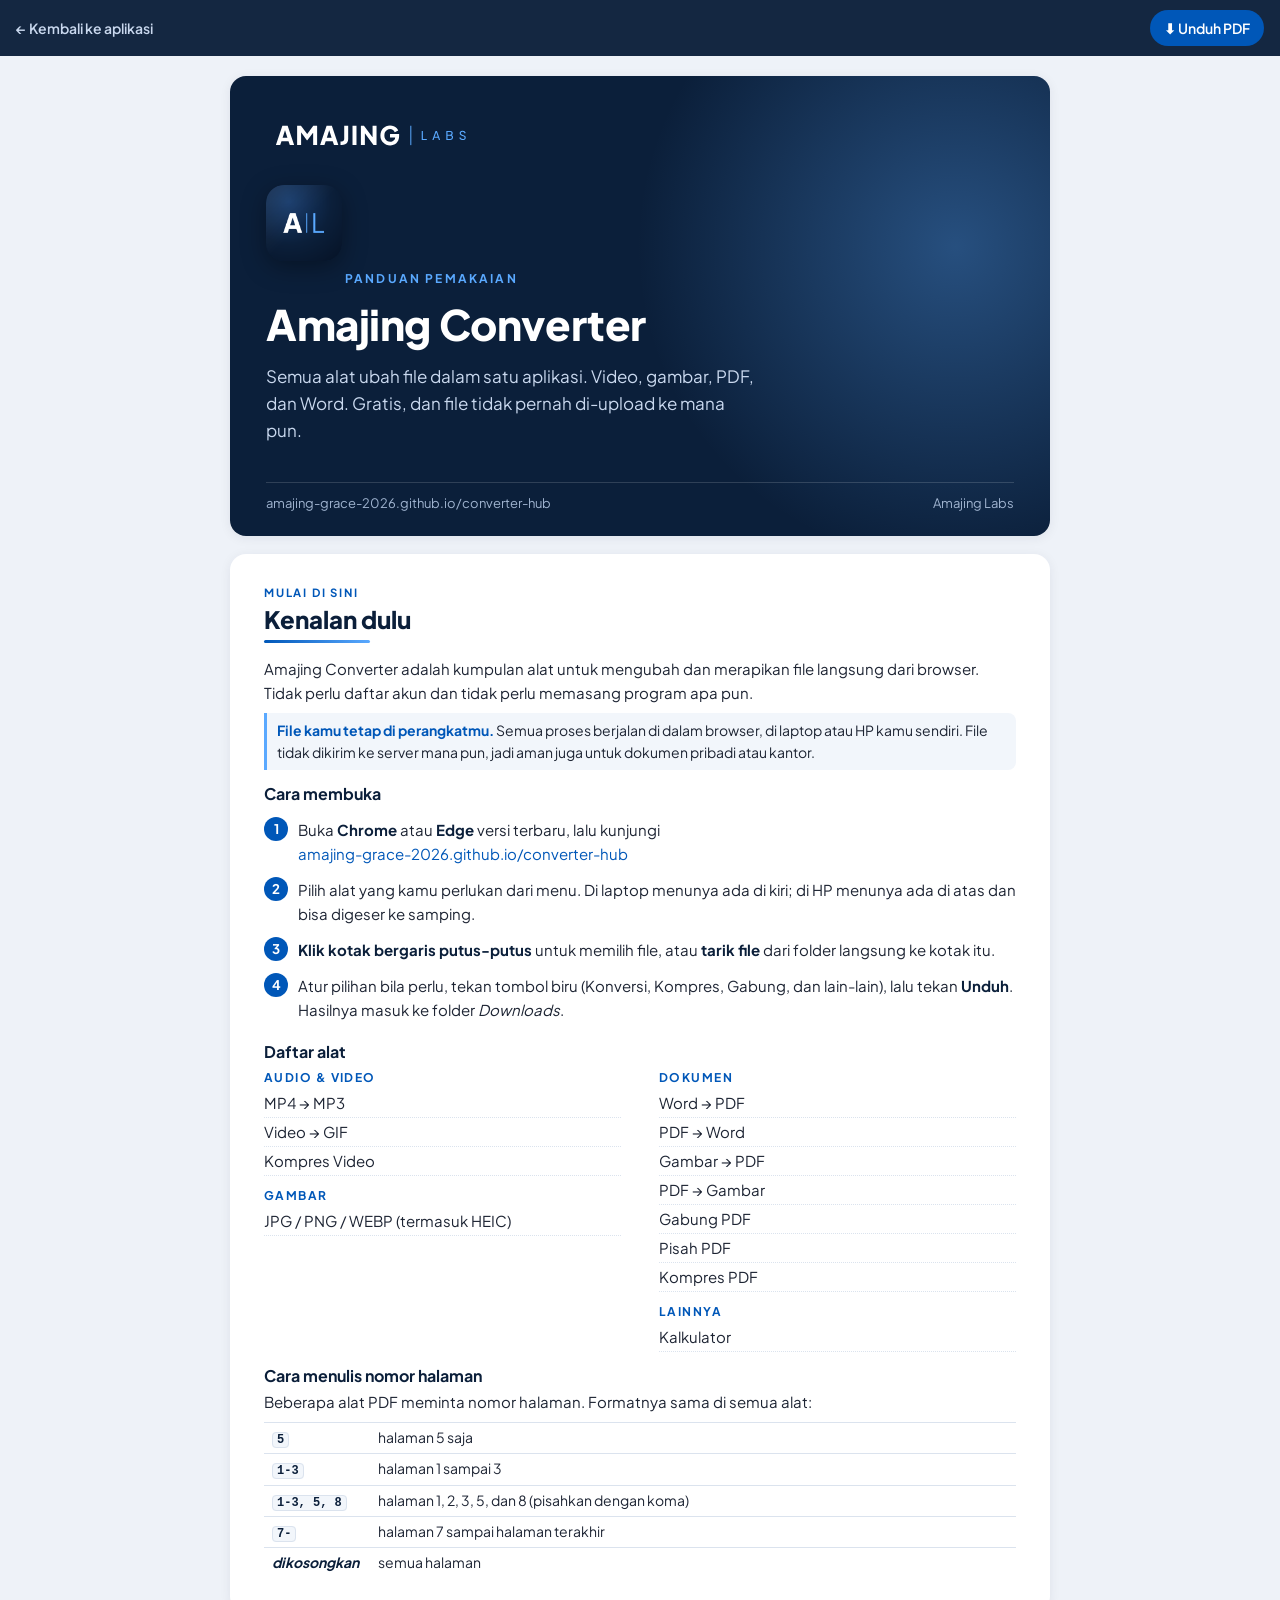
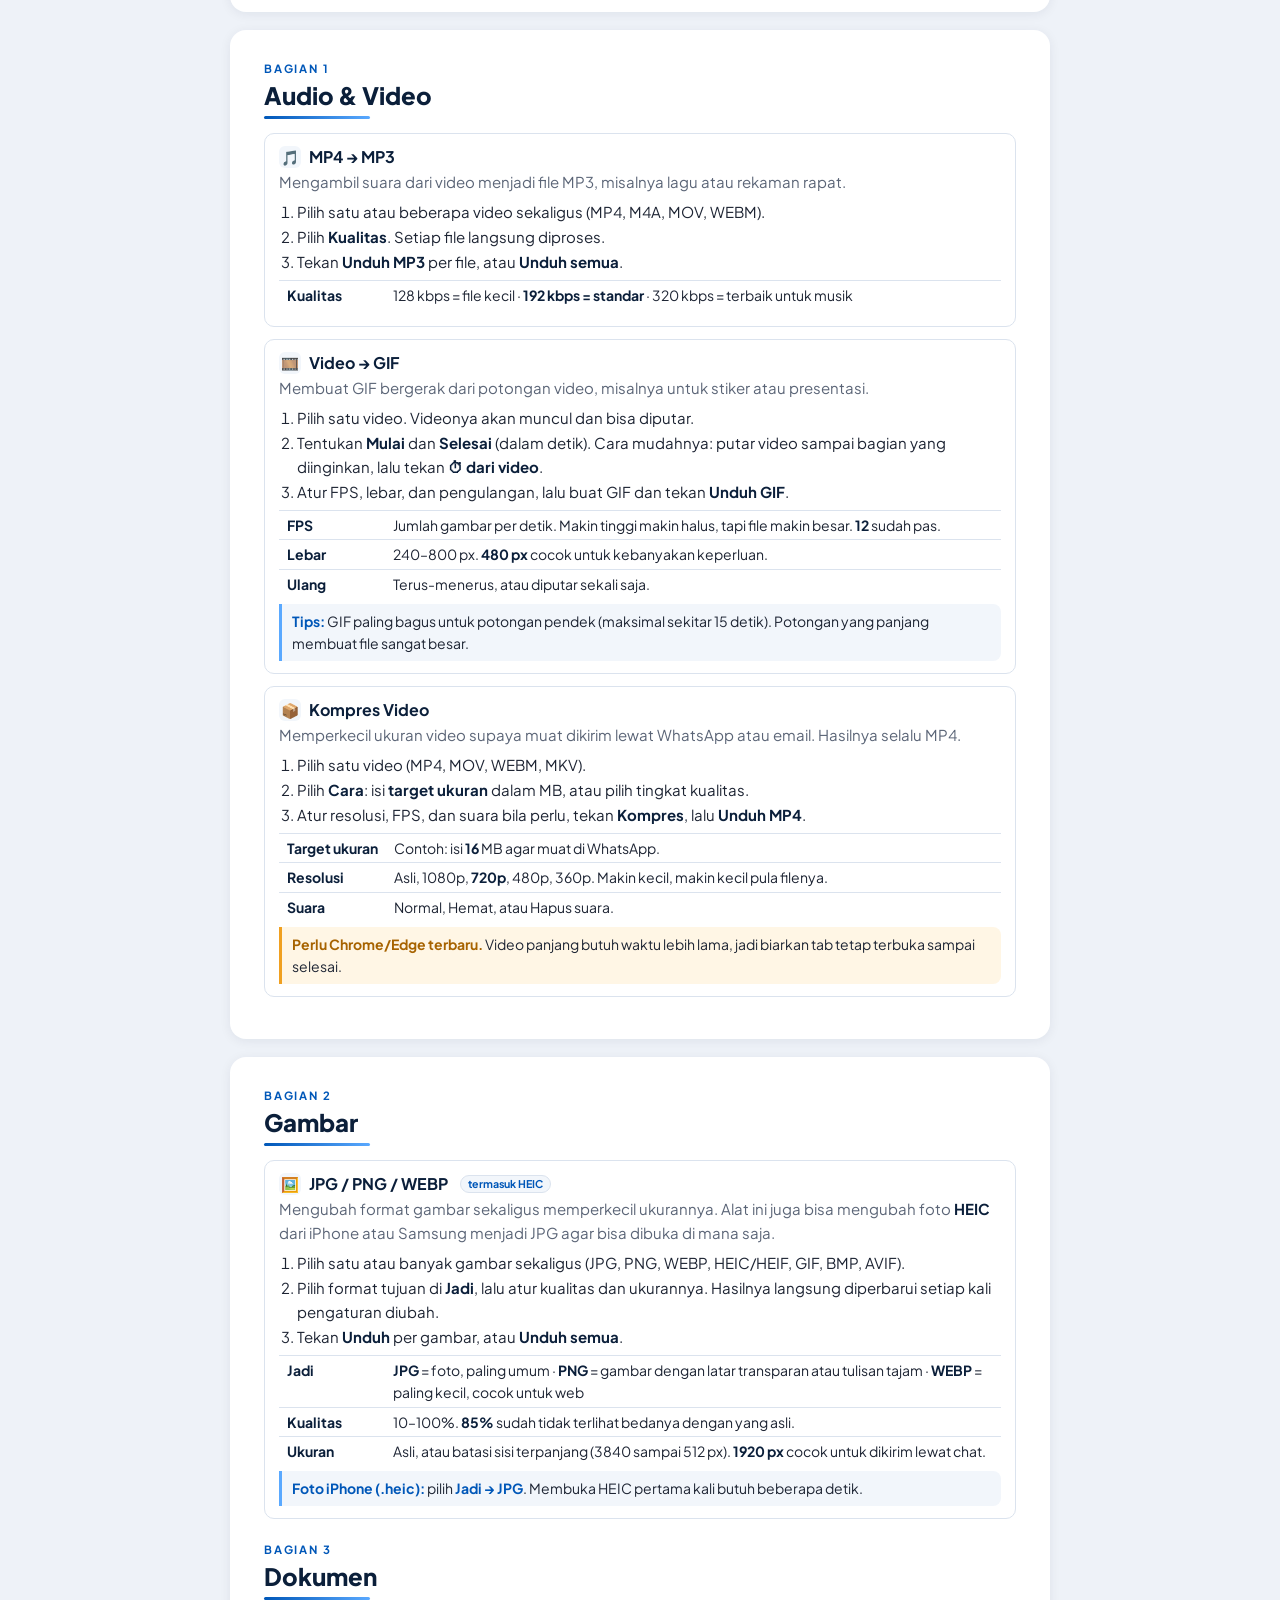
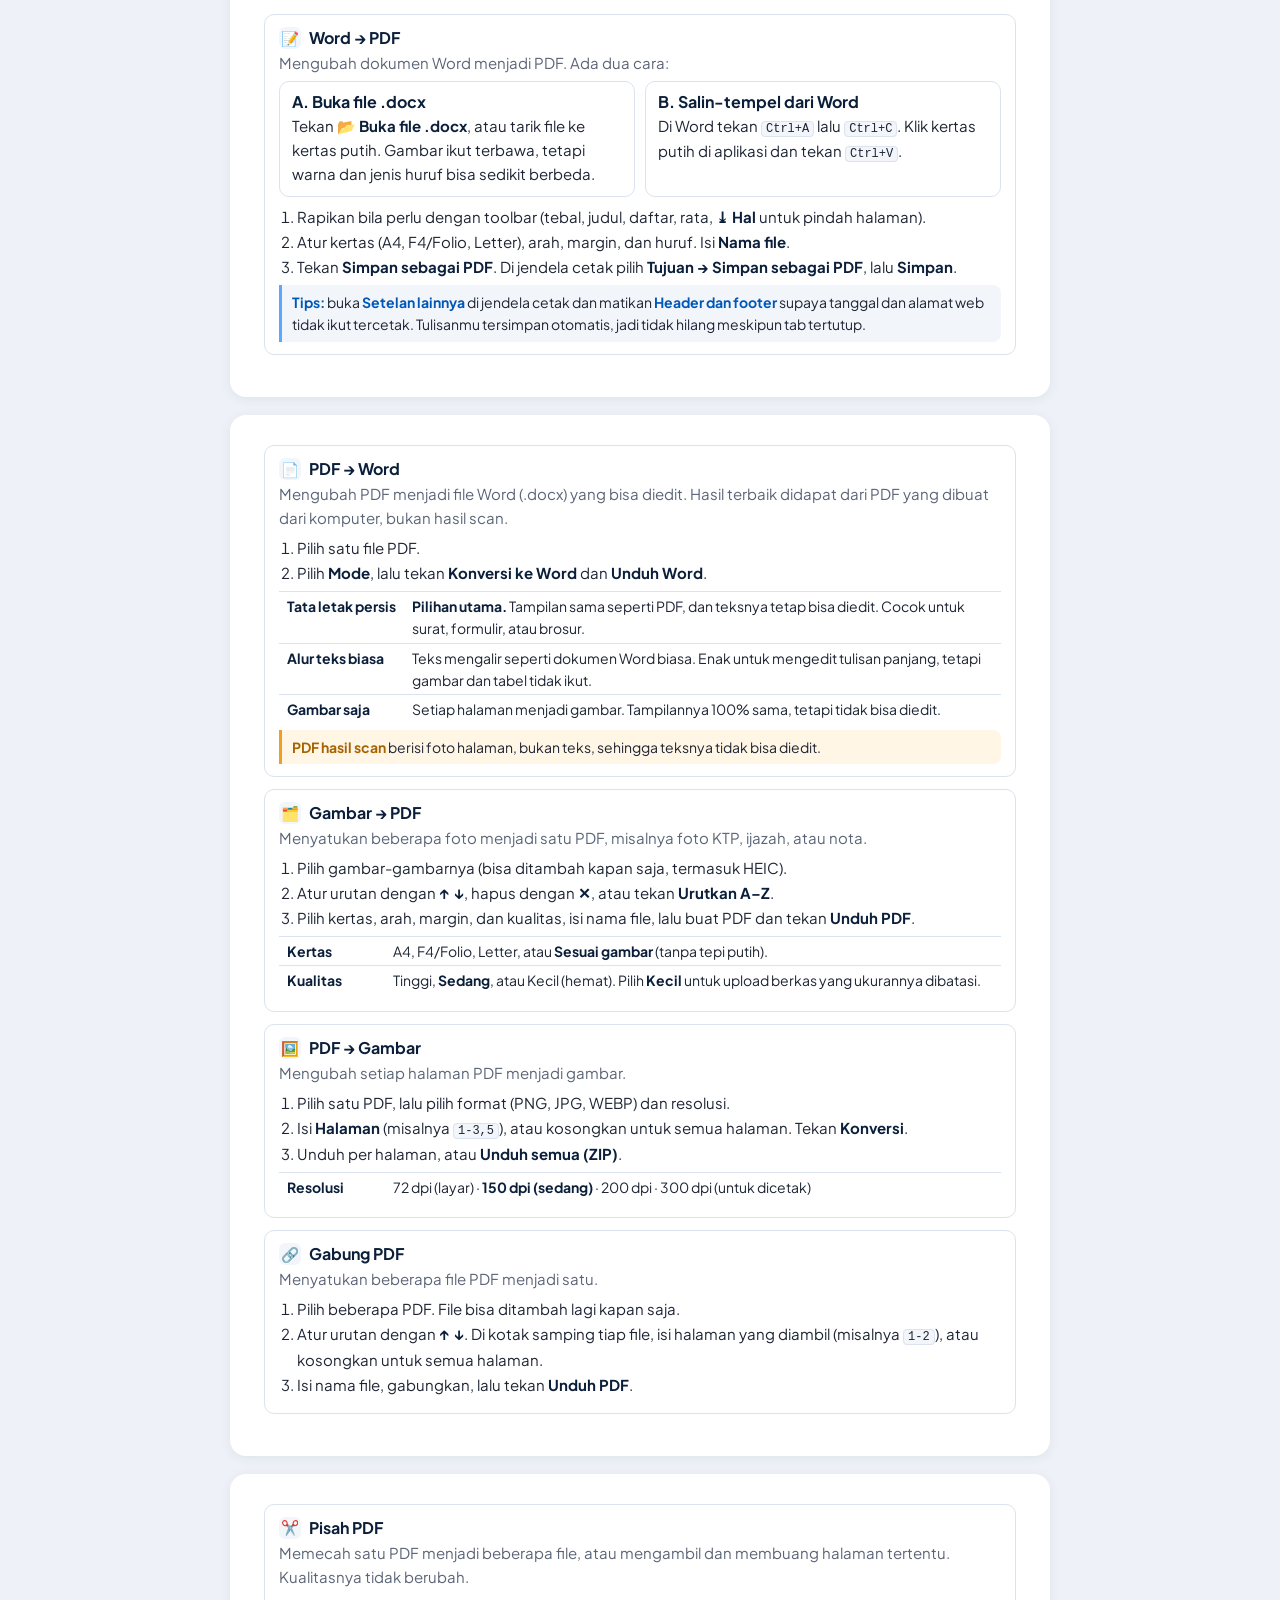
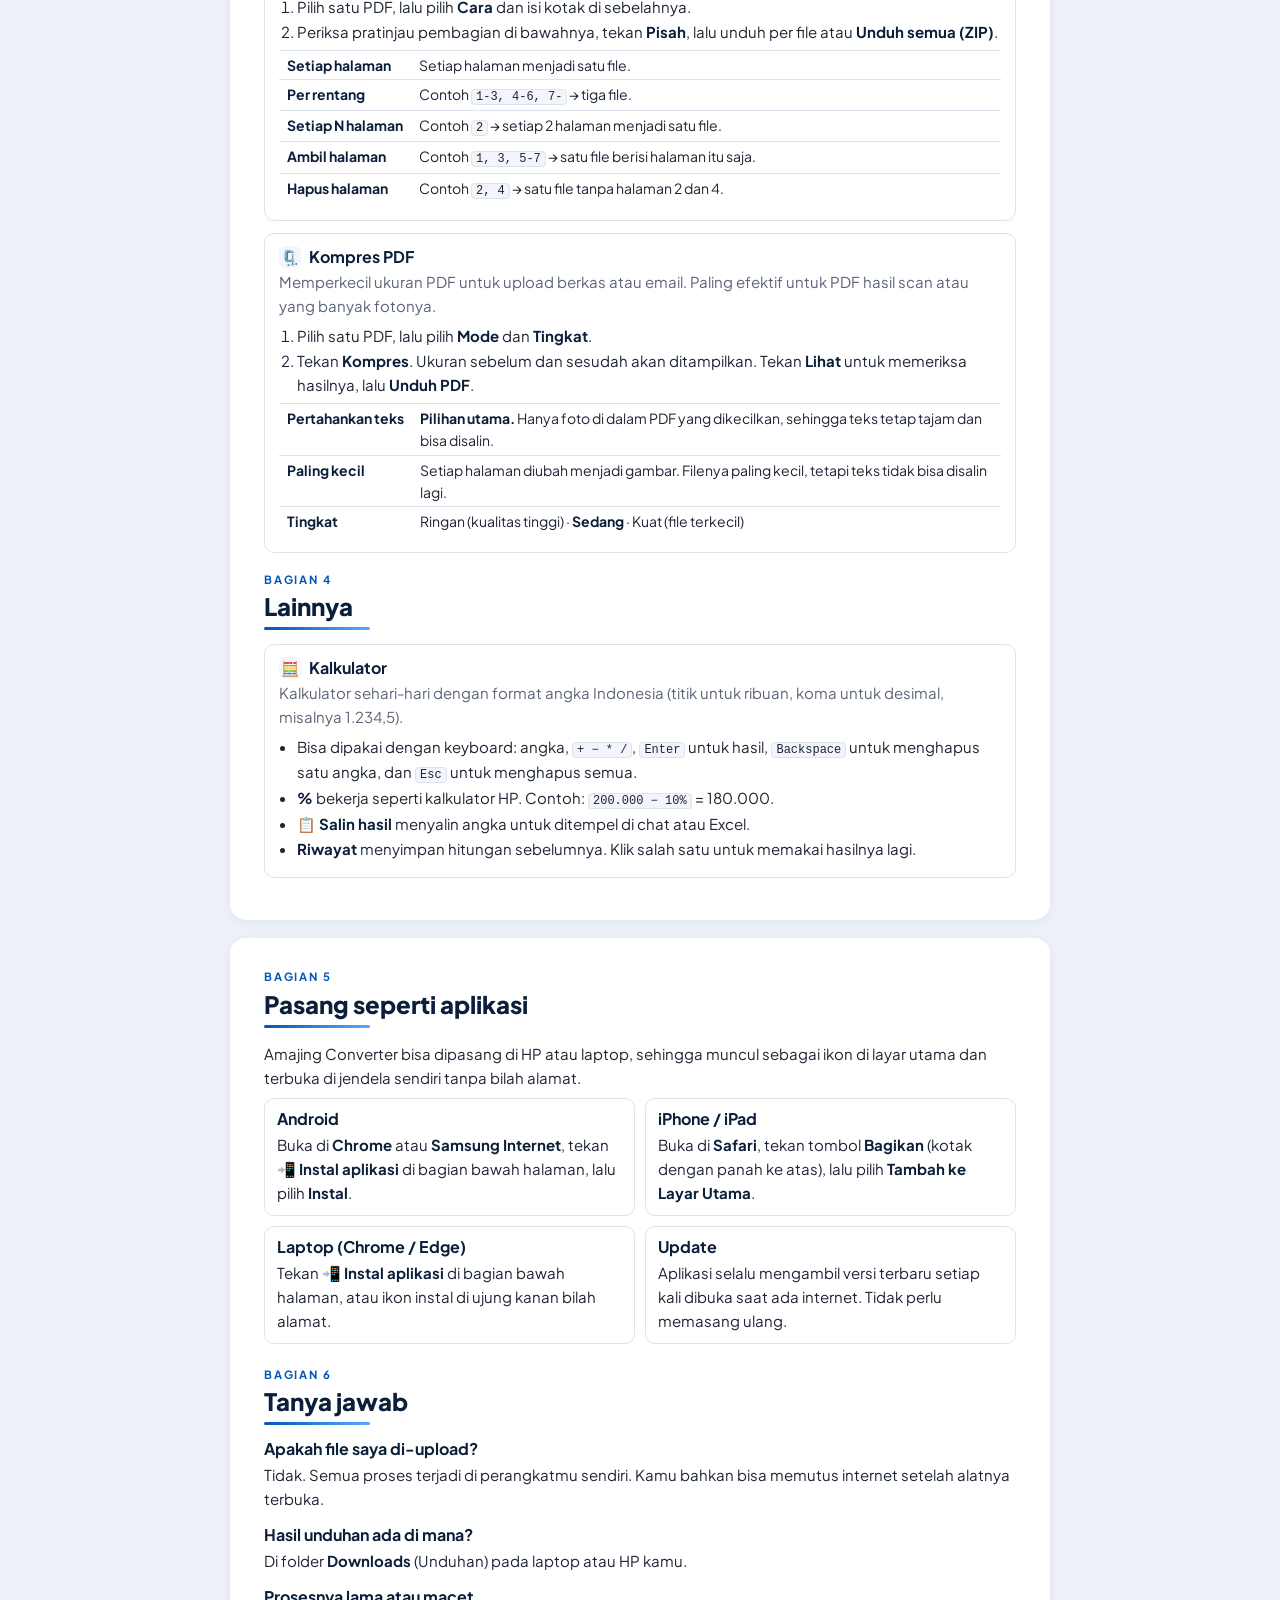
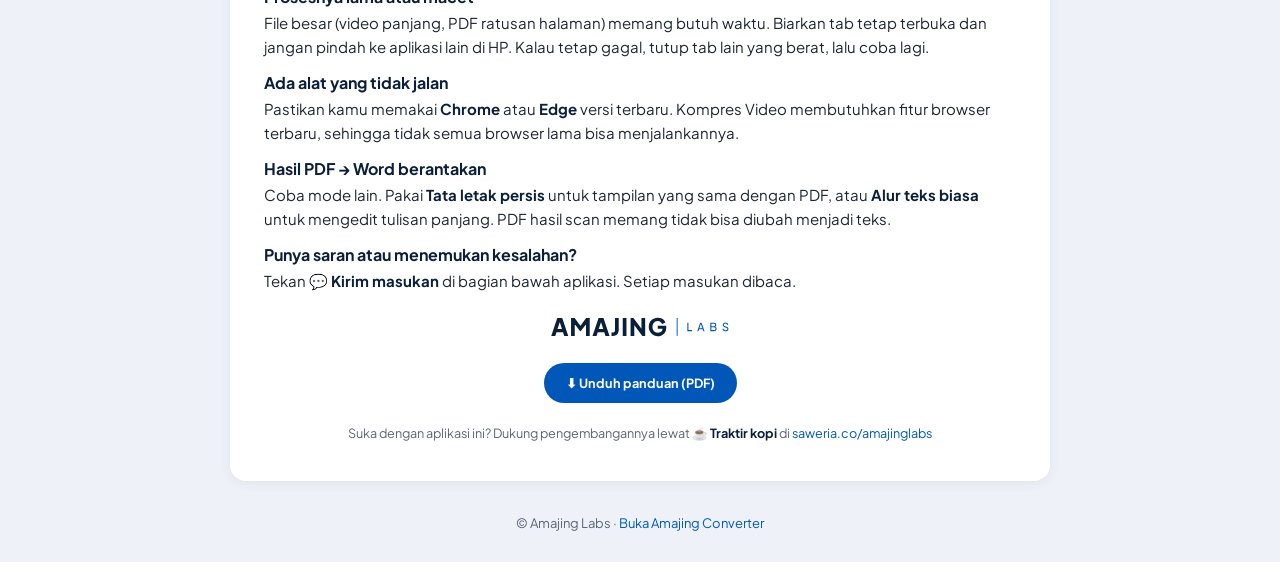
==== panduan/index.html @ d0796c4d "Panduan bisa dibaca online (panduan/), PDF tetap bisa diunduh Co-Authored-By: Claude Opus 5.5 <norep" ====
<!doctype html>
<html lang="id">
<head>
<meta charset="utf-8">
<meta name="viewport" content="width=device-width, initial-scale=1">
<meta name="description" content="Panduan pemakaian Amajing Converter: cara memakai setiap alat ubah file.">
<meta name="theme-color" content="#0B1F3A">
<link rel="icon" href="../brand/ikon.svg" type="image/svg+xml">
<link rel="apple-touch-icon" href="../brand/apple-touch-icon.png">
<title>Panduan Amajing Converter</title>
<style>
@font-face{font-family:'Jakarta';src:url('PlusJakartaSans.ttf') format('truetype');font-weight:200 800}
@page{size:A4;margin:16mm 16mm 18mm}
@page cover{margin:0}
.coverpage{page:cover}
:root{--navy:#0B1F3A;--blue:#0057B8;--sky:#5AA9FF;--ink:#1d2433;--mute:#5b6577;--line:#dbe3ee;--soft:#f2f6fb}
*{box-sizing:border-box}
html,body{margin:0;background:#fff}
body{font-family:'Jakarta','Segoe UI',Arial,sans-serif;color:var(--ink);font-size:10.5pt;line-height:1.55;-webkit-print-color-adjust:exact;print-color-adjust:exact}
h1,h2,h3{color:var(--navy);line-height:1.25;margin:0}
h2{font-size:17pt;font-weight:800;margin:0 0 4px}
h3{font-size:11.5pt;font-weight:700;margin:14px 0 4px}
p{margin:0 0 8px}
b{color:var(--navy)}
a{color:var(--blue);text-decoration:none}
.page{page-break-after:always;break-after:page}
.page:last-child{page-break-after:auto;break-after:auto}

/* sampul */
.cover{height:296mm;display:flex;flex-direction:column;justify-content:space-between;background:var(--navy);color:#fff;margin:0;padding:26mm 22mm 20mm;position:relative;overflow:hidden}
.cover:before{content:"";position:absolute;right:-60mm;top:-40mm;width:170mm;height:170mm;border-radius:50%;background:radial-gradient(circle,rgba(90,169,255,.35),rgba(90,169,255,0) 70%)}
.cover .logo{width:70mm;position:relative}
.cover .mid{position:relative}
.cover .tag{display:inline-block;font-size:9pt;letter-spacing:.18em;text-transform:uppercase;color:var(--sky);font-weight:700;margin-bottom:10px}
.cover h1{color:#fff;font-size:36pt;font-weight:800;letter-spacing:-.01em}
.cover .lead{font-size:13pt;color:#c9d8ee;max-width:130mm;margin-top:12px}
.cover .foot{position:relative;font-size:9.5pt;color:#9fb3cf;border-top:1px solid rgba(255,255,255,.15);padding-top:10px;display:flex;justify-content:space-between}
.cover .icon{width:26mm;border-radius:6mm;position:relative;margin-bottom:12mm;box-shadow:0 6px 24px rgba(0,0,0,.35)}

/* isi */
.kicker{font-size:8.5pt;letter-spacing:.16em;text-transform:uppercase;color:var(--blue);font-weight:700;margin-bottom:2px}
.sub{color:var(--mute);margin-bottom:12px}
.rule{height:3px;width:28mm;background:linear-gradient(90deg,var(--blue),var(--sky));border-radius:2px;margin:6px 0 14px}
.tool{border:1px solid var(--line);border-radius:10px;padding:12px 14px 10px;margin:0 0 12px;break-inside:avoid;page-break-inside:avoid}
.tool h3{margin:0 0 2px;display:flex;align-items:center;gap:8px}
.tool h3 .ic{display:inline-flex;width:22px;height:22px;border-radius:6px;background:var(--soft);align-items:center;justify-content:center;font-size:11pt}
.tool .what{color:var(--mute);margin-bottom:6px}
ol,ul{margin:0 0 6px;padding-left:18px}
li{margin:1px 0}
.opt{width:100%;border-collapse:collapse;margin:4px 0 6px;font-size:9.5pt}
.opt td{padding:3px 8px;border-top:1px solid var(--line);vertical-align:top}
.opt td:first-child{width:28mm;font-weight:700;color:var(--navy);white-space:nowrap}
.tip{background:var(--soft);border-left:3px solid var(--sky);border-radius:0 8px 8px 0;padding:6px 10px;font-size:9.5pt;margin:6px 0 2px}
.tip b{color:var(--blue)}
.warn{background:#fff6e5;border-left-color:#f0a020}
.warn b{color:#a76300}
code,.k{font-family:Consolas,'Courier New',monospace;font-size:9pt;background:var(--soft);border:1px solid var(--line);border-radius:4px;padding:0 4px}
.grid{display:grid;grid-template-columns:1fr 1fr;gap:10px}
.card{border:1px solid var(--line);border-radius:10px;padding:10px 12px;break-inside:avoid}
.card h3{margin-top:0}
.toc{columns:2;column-gap:10mm;margin-top:6px}
.toc .g{break-inside:avoid;margin-bottom:10px}
.toc .g b{display:block;font-size:9pt;letter-spacing:.12em;text-transform:uppercase;color:var(--blue);margin-bottom:2px}
.toc .g span{display:block;padding:2px 0;border-bottom:1px dotted var(--line)}
.steps{counter-reset:s;list-style:none;padding:0;margin:8px 0}
.steps li{counter-increment:s;position:relative;padding:6px 0 6px 34px;margin:0}
.steps li:before{content:counter(s);position:absolute;left:0;top:5px;width:24px;height:24px;border-radius:50%;background:var(--blue);color:#fff;font-weight:700;font-size:10pt;display:flex;align-items:center;justify-content:center}
.badge{display:inline-block;font-size:8pt;font-weight:700;padding:1px 7px;border-radius:20px;background:var(--soft);color:var(--blue);border:1px solid var(--line);margin-left:4px;vertical-align:1px}
.end{text-align:center;margin-top:16px}
.end img{width:52mm;margin-bottom:6px}
.end p{color:var(--mute);font-size:9.5pt}
</style>
<link rel="stylesheet" href="web.css">
</head>
<body>
<header class="topbar"><a class="back" href="../">← <span>Kembali ke </span>aplikasi</a><span class="sp"></span><a class="dl" href="Panduan-Amajing-Converter.pdf" download>⬇ Unduh PDF</a></header>
<main>

<!-- ===== SAMPUL ===== -->
<section class="page coverpage">
  <div class="cover">
    <img class="logo" src="../brand/logo-gelap.svg" alt="Amajing Labs">
    <div class="mid">
      <img class="icon" src="../brand/app/ikon-512.png" alt="">
      <div class="tag">Panduan Pemakaian</div>
      <h1>Amajing Converter</h1>
      <p class="lead">Semua alat ubah file dalam satu aplikasi. Video, gambar, PDF, dan Word. Gratis, dan file tidak pernah di-upload ke mana pun.</p>
    </div>
    <div class="foot"><span>amajing-grace-2026.github.io/converter-hub</span><span>Amajing Labs</span></div>
  </div>
</section>

<!-- ===== MULAI ===== -->
<section class="page">
  <div class="kicker">Mulai di sini</div>
  <h2>Kenalan dulu</h2>
  <div class="rule"></div>
  <p>Amajing Converter adalah kumpulan alat untuk mengubah dan merapikan file langsung dari browser. Tidak perlu daftar akun dan tidak perlu memasang program apa pun.</p>

  <div class="tip"><b>File kamu tetap di perangkatmu.</b> Semua proses berjalan di dalam browser, di laptop atau HP kamu sendiri. File tidak dikirim ke server mana pun, jadi aman juga untuk dokumen pribadi atau kantor.</div>

  <h3>Cara membuka</h3>
  <ol class="steps">
    <li>Buka <b>Chrome</b> atau <b>Edge</b> versi terbaru, lalu kunjungi<br><a href="https://amajing-grace-2026.github.io/converter-hub/">amajing-grace-2026.github.io/converter-hub</a></li>
    <li>Pilih alat yang kamu perlukan dari menu. Di laptop menunya ada di kiri; di HP menunya ada di atas dan bisa digeser ke samping.</li>
    <li><b>Klik kotak bergaris putus-putus</b> untuk memilih file, atau <b>tarik file</b> dari folder langsung ke kotak itu.</li>
    <li>Atur pilihan bila perlu, tekan tombol biru (Konversi, Kompres, Gabung, dan lain-lain), lalu tekan <b>Unduh</b>. Hasilnya masuk ke folder <i>Downloads</i>.</li>
  </ol>

  <h3>Daftar alat</h3>
  <div class="toc">
    <div class="g"><b>Audio &amp; Video</b><span>MP4 → MP3</span><span>Video → GIF</span><span>Kompres Video</span></div>
    <div class="g"><b>Gambar</b><span>JPG / PNG / WEBP (termasuk HEIC)</span></div>
    <div class="g"><b>Dokumen</b><span>Word → PDF</span><span>PDF → Word</span><span>Gambar → PDF</span><span>PDF → Gambar</span><span>Gabung PDF</span><span>Pisah PDF</span><span>Kompres PDF</span></div>
    <div class="g"><b>Lainnya</b><span>Kalkulator</span></div>
  </div>

  <h3>Cara menulis nomor halaman</h3>
  <p>Beberapa alat PDF meminta nomor halaman. Formatnya sama di semua alat:</p>
  <table class="opt">
    <tr><td><code>5</code></td><td>halaman 5 saja</td></tr>
    <tr><td><code>1-3</code></td><td>halaman 1 sampai 3</td></tr>
    <tr><td><code>1-3, 5, 8</code></td><td>halaman 1, 2, 3, 5, dan 8 (pisahkan dengan koma)</td></tr>
    <tr><td><code>7-</code></td><td>halaman 7 sampai halaman terakhir</td></tr>
    <tr><td><i>dikosongkan</i></td><td>semua halaman</td></tr>
  </table>
</section>

<!-- ===== AUDIO & VIDEO ===== -->
<section class="page">
  <div class="kicker">Bagian 1</div>
  <h2>Audio &amp; Video</h2>
  <div class="rule"></div>

  <div class="tool">
    <h3><span class="ic">🎵</span> MP4 → MP3</h3>
    <p class="what">Mengambil suara dari video menjadi file MP3, misalnya lagu atau rekaman rapat.</p>
    <ol>
      <li>Pilih satu atau beberapa video sekaligus (MP4, M4A, MOV, WEBM).</li>
      <li>Pilih <b>Kualitas</b>. Setiap file langsung diproses.</li>
      <li>Tekan <b>Unduh MP3</b> per file, atau <b>Unduh semua</b>.</li>
    </ol>
    <table class="opt">
      <tr><td>Kualitas</td><td>128 kbps = file kecil · <b>192 kbps = standar</b> · 320 kbps = terbaik untuk musik</td></tr>
    </table>
  </div>

  <div class="tool">
    <h3><span class="ic">🎞️</span> Video → GIF</h3>
    <p class="what">Membuat GIF bergerak dari potongan video, misalnya untuk stiker atau presentasi.</p>
    <ol>
      <li>Pilih satu video. Videonya akan muncul dan bisa diputar.</li>
      <li>Tentukan <b>Mulai</b> dan <b>Selesai</b> (dalam detik). Cara mudahnya: putar video sampai bagian yang diinginkan, lalu tekan <b>⏱ dari video</b>.</li>
      <li>Atur FPS, lebar, dan pengulangan, lalu buat GIF dan tekan <b>Unduh GIF</b>.</li>
    </ol>
    <table class="opt">
      <tr><td>FPS</td><td>Jumlah gambar per detik. Makin tinggi makin halus, tapi file makin besar. <b>12</b> sudah pas.</td></tr>
      <tr><td>Lebar</td><td>240–800 px. <b>480 px</b> cocok untuk kebanyakan keperluan.</td></tr>
      <tr><td>Ulang</td><td>Terus-menerus, atau diputar sekali saja.</td></tr>
    </table>
    <div class="tip"><b>Tips:</b> GIF paling bagus untuk potongan pendek (maksimal sekitar 15 detik). Potongan yang panjang membuat file sangat besar.</div>
  </div>

  <div class="tool">
    <h3><span class="ic">📦</span> Kompres Video</h3>
    <p class="what">Memperkecil ukuran video supaya muat dikirim lewat WhatsApp atau email. Hasilnya selalu MP4.</p>
    <ol>
      <li>Pilih satu video (MP4, MOV, WEBM, MKV).</li>
      <li>Pilih <b>Cara</b>: isi <b>target ukuran</b> dalam MB, atau pilih tingkat kualitas.</li>
      <li>Atur resolusi, FPS, dan suara bila perlu, tekan <b>Kompres</b>, lalu <b>Unduh MP4</b>.</li>
    </ol>
    <table class="opt">
      <tr><td>Target ukuran</td><td>Contoh: isi <b>16</b> MB agar muat di WhatsApp.</td></tr>
      <tr><td>Resolusi</td><td>Asli, 1080p, <b>720p</b>, 480p, 360p. Makin kecil, makin kecil pula filenya.</td></tr>
      <tr><td>Suara</td><td>Normal, Hemat, atau Hapus suara.</td></tr>
    </table>
    <div class="tip warn"><b>Perlu Chrome/Edge terbaru.</b> Video panjang butuh waktu lebih lama, jadi biarkan tab tetap terbuka sampai selesai.</div>
  </div>
</section>

<!-- ===== GAMBAR ===== -->
<section class="page">
  <div class="kicker">Bagian 2</div>
  <h2>Gambar</h2>
  <div class="rule"></div>

  <div class="tool">
    <h3><span class="ic">🖼️</span> JPG / PNG / WEBP <span class="badge">termasuk HEIC</span></h3>
    <p class="what">Mengubah format gambar sekaligus memperkecil ukurannya. Alat ini juga bisa mengubah foto <b>HEIC</b> dari iPhone atau Samsung menjadi JPG agar bisa dibuka di mana saja.</p>
    <ol>
      <li>Pilih satu atau banyak gambar sekaligus (JPG, PNG, WEBP, HEIC/HEIF, GIF, BMP, AVIF).</li>
      <li>Pilih format tujuan di <b>Jadi</b>, lalu atur kualitas dan ukurannya. Hasilnya langsung diperbarui setiap kali pengaturan diubah.</li>
      <li>Tekan <b>Unduh</b> per gambar, atau <b>Unduh semua</b>.</li>
    </ol>
    <table class="opt">
      <tr><td>Jadi</td><td><b>JPG</b> = foto, paling umum · <b>PNG</b> = gambar dengan latar transparan atau tulisan tajam · <b>WEBP</b> = paling kecil, cocok untuk web</td></tr>
      <tr><td>Kualitas</td><td>10–100%. <b>85%</b> sudah tidak terlihat bedanya dengan yang asli.</td></tr>
      <tr><td>Ukuran</td><td>Asli, atau batasi sisi terpanjang (3840 sampai 512 px). <b>1920 px</b> cocok untuk dikirim lewat chat.</td></tr>
    </table>
    <div class="tip"><b>Foto iPhone (.heic):</b> pilih <b>Jadi → JPG</b>. Membuka HEIC pertama kali butuh beberapa detik.</div>
  </div>

  <div class="kicker" style="margin-top:22px">Bagian 3</div>
  <h2>Dokumen</h2>
  <div class="rule"></div>

  <div class="tool">
    <h3><span class="ic">📝</span> Word → PDF</h3>
    <p class="what">Mengubah dokumen Word menjadi PDF. Ada dua cara:</p>
    <div class="grid">
      <div class="card"><h3>A. Buka file .docx</h3>Tekan <b>📂 Buka file .docx</b>, atau tarik file ke kertas putih. Gambar ikut terbawa, tetapi warna dan jenis huruf bisa sedikit berbeda.</div>
      <div class="card"><h3>B. Salin-tempel dari Word</h3>Di Word tekan <span class="k">Ctrl+A</span> lalu <span class="k">Ctrl+C</span>. Klik kertas putih di aplikasi dan tekan <span class="k">Ctrl+V</span>.</div>
    </div>
    <ol style="margin-top:8px">
      <li>Rapikan bila perlu dengan toolbar (tebal, judul, daftar, rata, <b>⤓ Hal</b> untuk pindah halaman).</li>
      <li>Atur kertas (A4, F4/Folio, Letter), arah, margin, dan huruf. Isi <b>Nama file</b>.</li>
      <li>Tekan <b>Simpan sebagai PDF</b>. Di jendela cetak pilih <b>Tujuan → Simpan sebagai PDF</b>, lalu <b>Simpan</b>.</li>
    </ol>
    <div class="tip"><b>Tips:</b> buka <b>Setelan lainnya</b> di jendela cetak dan matikan <b>Header dan footer</b> supaya tanggal dan alamat web tidak ikut tercetak. Tulisanmu tersimpan otomatis, jadi tidak hilang meskipun tab tertutup.</div>
  </div>
</section>

<!-- ===== DOKUMEN (lanjutan) ===== -->
<section class="page">
  <div class="tool">
    <h3><span class="ic">📄</span> PDF → Word</h3>
    <p class="what">Mengubah PDF menjadi file Word (.docx) yang bisa diedit. Hasil terbaik didapat dari PDF yang dibuat dari komputer, bukan hasil scan.</p>
    <ol>
      <li>Pilih satu file PDF.</li>
      <li>Pilih <b>Mode</b>, lalu tekan <b>Konversi ke Word</b> dan <b>Unduh Word</b>.</li>
    </ol>
    <table class="opt">
      <tr><td>Tata letak persis</td><td><b>Pilihan utama.</b> Tampilan sama seperti PDF, dan teksnya tetap bisa diedit. Cocok untuk surat, formulir, atau brosur.</td></tr>
      <tr><td>Alur teks biasa</td><td>Teks mengalir seperti dokumen Word biasa. Enak untuk mengedit tulisan panjang, tetapi gambar dan tabel tidak ikut.</td></tr>
      <tr><td>Gambar saja</td><td>Setiap halaman menjadi gambar. Tampilannya 100% sama, tetapi tidak bisa diedit.</td></tr>
    </table>
    <div class="tip warn"><b>PDF hasil scan</b> berisi foto halaman, bukan teks, sehingga teksnya tidak bisa diedit.</div>
  </div>

  <div class="tool">
    <h3><span class="ic">🗂️</span> Gambar → PDF</h3>
    <p class="what">Menyatukan beberapa foto menjadi satu PDF, misalnya foto KTP, ijazah, atau nota.</p>
    <ol>
      <li>Pilih gambar-gambarnya (bisa ditambah kapan saja, termasuk HEIC).</li>
      <li>Atur urutan dengan <b>↑ ↓</b>, hapus dengan <b>✕</b>, atau tekan <b>Urutkan A–Z</b>.</li>
      <li>Pilih kertas, arah, margin, dan kualitas, isi nama file, lalu buat PDF dan tekan <b>Unduh PDF</b>.</li>
    </ol>
    <table class="opt">
      <tr><td>Kertas</td><td>A4, F4/Folio, Letter, atau <b>Sesuai gambar</b> (tanpa tepi putih).</td></tr>
      <tr><td>Kualitas</td><td>Tinggi, <b>Sedang</b>, atau Kecil (hemat). Pilih <b>Kecil</b> untuk upload berkas yang ukurannya dibatasi.</td></tr>
    </table>
  </div>

  <div class="tool">
    <h3><span class="ic">🖼️</span> PDF → Gambar</h3>
    <p class="what">Mengubah setiap halaman PDF menjadi gambar.</p>
    <ol>
      <li>Pilih satu PDF, lalu pilih format (PNG, JPG, WEBP) dan resolusi.</li>
      <li>Isi <b>Halaman</b> (misalnya <code>1-3,5</code>), atau kosongkan untuk semua halaman. Tekan <b>Konversi</b>.</li>
      <li>Unduh per halaman, atau <b>Unduh semua (ZIP)</b>.</li>
    </ol>
    <table class="opt">
      <tr><td>Resolusi</td><td>72 dpi (layar) · <b>150 dpi (sedang)</b> · 200 dpi · 300 dpi (untuk dicetak)</td></tr>
    </table>
  </div>

  <div class="tool">
    <h3><span class="ic">🔗</span> Gabung PDF</h3>
    <p class="what">Menyatukan beberapa file PDF menjadi satu.</p>
    <ol>
      <li>Pilih beberapa PDF. File bisa ditambah lagi kapan saja.</li>
      <li>Atur urutan dengan <b>↑ ↓</b>. Di kotak samping tiap file, isi halaman yang diambil (misalnya <code>1-2</code>), atau kosongkan untuk semua halaman.</li>
      <li>Isi nama file, gabungkan, lalu tekan <b>Unduh PDF</b>.</li>
    </ol>
  </div>
</section>

<!-- ===== DOKUMEN (lanjutan 2) + LAINNYA ===== -->
<section class="page">
  <div class="tool">
    <h3><span class="ic">✂️</span> Pisah PDF</h3>
    <p class="what">Memecah satu PDF menjadi beberapa file, atau mengambil dan membuang halaman tertentu. Kualitasnya tidak berubah.</p>
    <ol>
      <li>Pilih satu PDF, lalu pilih <b>Cara</b> dan isi kotak di sebelahnya.</li>
      <li>Periksa pratinjau pembagian di bawahnya, tekan <b>Pisah</b>, lalu unduh per file atau <b>Unduh semua (ZIP)</b>.</li>
    </ol>
    <table class="opt">
      <tr><td>Setiap halaman</td><td>Setiap halaman menjadi satu file.</td></tr>
      <tr><td>Per rentang</td><td>Contoh <code>1-3, 4-6, 7-</code> → tiga file.</td></tr>
      <tr><td>Setiap N halaman</td><td>Contoh <code>2</code> → setiap 2 halaman menjadi satu file.</td></tr>
      <tr><td>Ambil halaman</td><td>Contoh <code>1, 3, 5-7</code> → satu file berisi halaman itu saja.</td></tr>
      <tr><td>Hapus halaman</td><td>Contoh <code>2, 4</code> → satu file tanpa halaman 2 dan 4.</td></tr>
    </table>
  </div>

  <div class="tool">
    <h3><span class="ic">🗜️</span> Kompres PDF</h3>
    <p class="what">Memperkecil ukuran PDF untuk upload berkas atau email. Paling efektif untuk PDF hasil scan atau yang banyak fotonya.</p>
    <ol>
      <li>Pilih satu PDF, lalu pilih <b>Mode</b> dan <b>Tingkat</b>.</li>
      <li>Tekan <b>Kompres</b>. Ukuran sebelum dan sesudah akan ditampilkan. Tekan <b>Lihat</b> untuk memeriksa hasilnya, lalu <b>Unduh PDF</b>.</li>
    </ol>
    <table class="opt">
      <tr><td>Pertahankan teks</td><td><b>Pilihan utama.</b> Hanya foto di dalam PDF yang dikecilkan, sehingga teks tetap tajam dan bisa disalin.</td></tr>
      <tr><td>Paling kecil</td><td>Setiap halaman diubah menjadi gambar. Filenya paling kecil, tetapi teks tidak bisa disalin lagi.</td></tr>
      <tr><td>Tingkat</td><td>Ringan (kualitas tinggi) · <b>Sedang</b> · Kuat (file terkecil)</td></tr>
    </table>
  </div>

  <div class="kicker" style="margin-top:18px">Bagian 4</div>
  <h2>Lainnya</h2>
  <div class="rule"></div>

  <div class="tool">
    <h3><span class="ic">🧮</span> Kalkulator</h3>
    <p class="what">Kalkulator sehari-hari dengan format angka Indonesia (titik untuk ribuan, koma untuk desimal, misalnya 1.234,5).</p>
    <ul>
      <li>Bisa dipakai dengan keyboard: angka, <span class="k">+ − * /</span>, <span class="k">Enter</span> untuk hasil, <span class="k">Backspace</span> untuk menghapus satu angka, dan <span class="k">Esc</span> untuk menghapus semua.</li>
      <li><b>%</b> bekerja seperti kalkulator HP. Contoh: <code>200.000 − 10%</code> = 180.000.</li>
      <li><b>📋 Salin hasil</b> menyalin angka untuk ditempel di chat atau Excel.</li>
      <li><b>Riwayat</b> menyimpan hitungan sebelumnya. Klik salah satu untuk memakai hasilnya lagi.</li>
    </ul>
  </div>
</section>

<!-- ===== INSTAL & TANYA JAWAB ===== -->
<section class="page">
  <div class="kicker">Bagian 5</div>
  <h2>Pasang seperti aplikasi</h2>
  <div class="rule"></div>
  <p>Amajing Converter bisa dipasang di HP atau laptop, sehingga muncul sebagai ikon di layar utama dan terbuka di jendela sendiri tanpa bilah alamat.</p>
  <div class="grid">
    <div class="card"><h3>Android</h3>Buka di <b>Chrome</b> atau <b>Samsung Internet</b>, tekan <b>📲 Instal aplikasi</b> di bagian bawah halaman, lalu pilih <b>Instal</b>.</div>
    <div class="card"><h3>iPhone / iPad</h3>Buka di <b>Safari</b>, tekan tombol <b>Bagikan</b> (kotak dengan panah ke atas), lalu pilih <b>Tambah ke Layar Utama</b>.</div>
    <div class="card"><h3>Laptop (Chrome / Edge)</h3>Tekan <b>📲 Instal aplikasi</b> di bagian bawah halaman, atau ikon instal di ujung kanan bilah alamat.</div>
    <div class="card"><h3>Update</h3>Aplikasi selalu mengambil versi terbaru setiap kali dibuka saat ada internet. Tidak perlu memasang ulang.</div>
  </div>

  <div class="kicker" style="margin-top:22px">Bagian 6</div>
  <h2>Tanya jawab</h2>
  <div class="rule"></div>

  <h3>Apakah file saya di-upload?</h3>
  <p>Tidak. Semua proses terjadi di perangkatmu sendiri. Kamu bahkan bisa memutus internet setelah alatnya terbuka.</p>

  <h3>Hasil unduhan ada di mana?</h3>
  <p>Di folder <b>Downloads</b> (Unduhan) pada laptop atau HP kamu.</p>

  <h3>Prosesnya lama atau macet</h3>
  <p>File besar (video panjang, PDF ratusan halaman) memang butuh waktu. Biarkan tab tetap terbuka dan jangan pindah ke aplikasi lain di HP. Kalau tetap gagal, tutup tab lain yang berat, lalu coba lagi.</p>

  <h3>Ada alat yang tidak jalan</h3>
  <p>Pastikan kamu memakai <b>Chrome</b> atau <b>Edge</b> versi terbaru. Kompres Video membutuhkan fitur browser terbaru, sehingga tidak semua browser lama bisa menjalankannya.</p>

  <h3>Hasil PDF → Word berantakan</h3>
  <p>Coba mode lain. Pakai <b>Tata letak persis</b> untuk tampilan yang sama dengan PDF, atau <b>Alur teks biasa</b> untuk mengedit tulisan panjang. PDF hasil scan memang tidak bisa diubah menjadi teks.</p>

  <h3>Punya saran atau menemukan kesalahan?</h3>
  <p>Tekan <b>💬 Kirim masukan</b> di bagian bawah aplikasi. Setiap masukan dibaca.</p>

  <div class="end">
    <img src="../brand/logo.svg" alt="Amajing Labs">
    <p><a class="dlbig" href="Panduan-Amajing-Converter.pdf" download>⬇ Unduh panduan (PDF)</a></p>
    <p>Suka dengan aplikasi ini? Dukung pengembangannya lewat <b>☕ Traktir kopi</b> di <a href="https://saweria.co/amajinglabs">saweria.co/amajinglabs</a></p>
  </div>
</section>

</main>
<p class="sitefoot">© Amajing Labs · <a href="../">Buka Amajing Converter</a></p>
</body>
</html>
---- panduan/web.css ----
/* ===== tambahan khusus versi web (dibaca online) ===== */
:root{color-scheme:light}
@media screen{
  body{background:#eef2f8;font-size:15px;line-height:1.6}
  .topbar{position:sticky;top:0;z-index:5;display:flex;align-items:center;gap:12px;padding:10px 16px;background:rgba(11,31,58,.96);backdrop-filter:blur(6px);color:#fff}
  .topbar img{height:22px;display:block}
  .topbar .sp{flex:1}
  .topbar a{color:#c9d8ee;font-weight:600;font-size:14px;white-space:nowrap}
  .topbar a:hover{color:#fff}
  .topbar a.dl{background:var(--blue);color:#fff;padding:7px 14px;border-radius:999px}
  .topbar a.dl:hover{background:#0a66d1}
  main{padding:20px 16px 8px}
  .page{max-width:820px;margin:0 auto 18px;background:#fff;border-radius:16px;padding:30px 34px;box-shadow:0 2px 12px rgba(11,31,58,.07)}
  .coverpage{padding:0;overflow:hidden}
  .cover{height:auto;padding:40px 36px 22px;gap:30px}
  .cover .logo{width:210px}
  .cover .icon{width:76px;border-radius:18px;margin-bottom:22px}
  .cover h1{font-size:42px}
  .cover .lead{font-size:17px}
  .cover .foot{font-size:13px}
  h2{font-size:24px} h3{font-size:16px}
  .opt{font-size:14px}
  .tip{font-size:14px}
  .end .dlbig{display:inline-block;margin:6px 0 12px;background:var(--blue);color:#fff;font-weight:700;padding:10px 22px;border-radius:999px}
  .sitefoot{text-align:center;color:var(--mute);font-size:13px;padding:6px 16px 28px}
}
@media print{.topbar,.sitefoot,.dlbig{display:none}}
@media (max-width:640px){
  main{padding:0 0 8px}
  .page{border-radius:0;padding:22px 16px;margin-bottom:10px;box-shadow:none}
  .cover{padding:30px 20px 18px}
  .cover h1{font-size:31px}
  .cover .foot{flex-direction:column;gap:2px}
  .grid{grid-template-columns:1fr}
  .toc{columns:1}
  .opt td:first-child{width:auto;white-space:normal;min-width:88px}
  .topbar .back span{display:none}
}
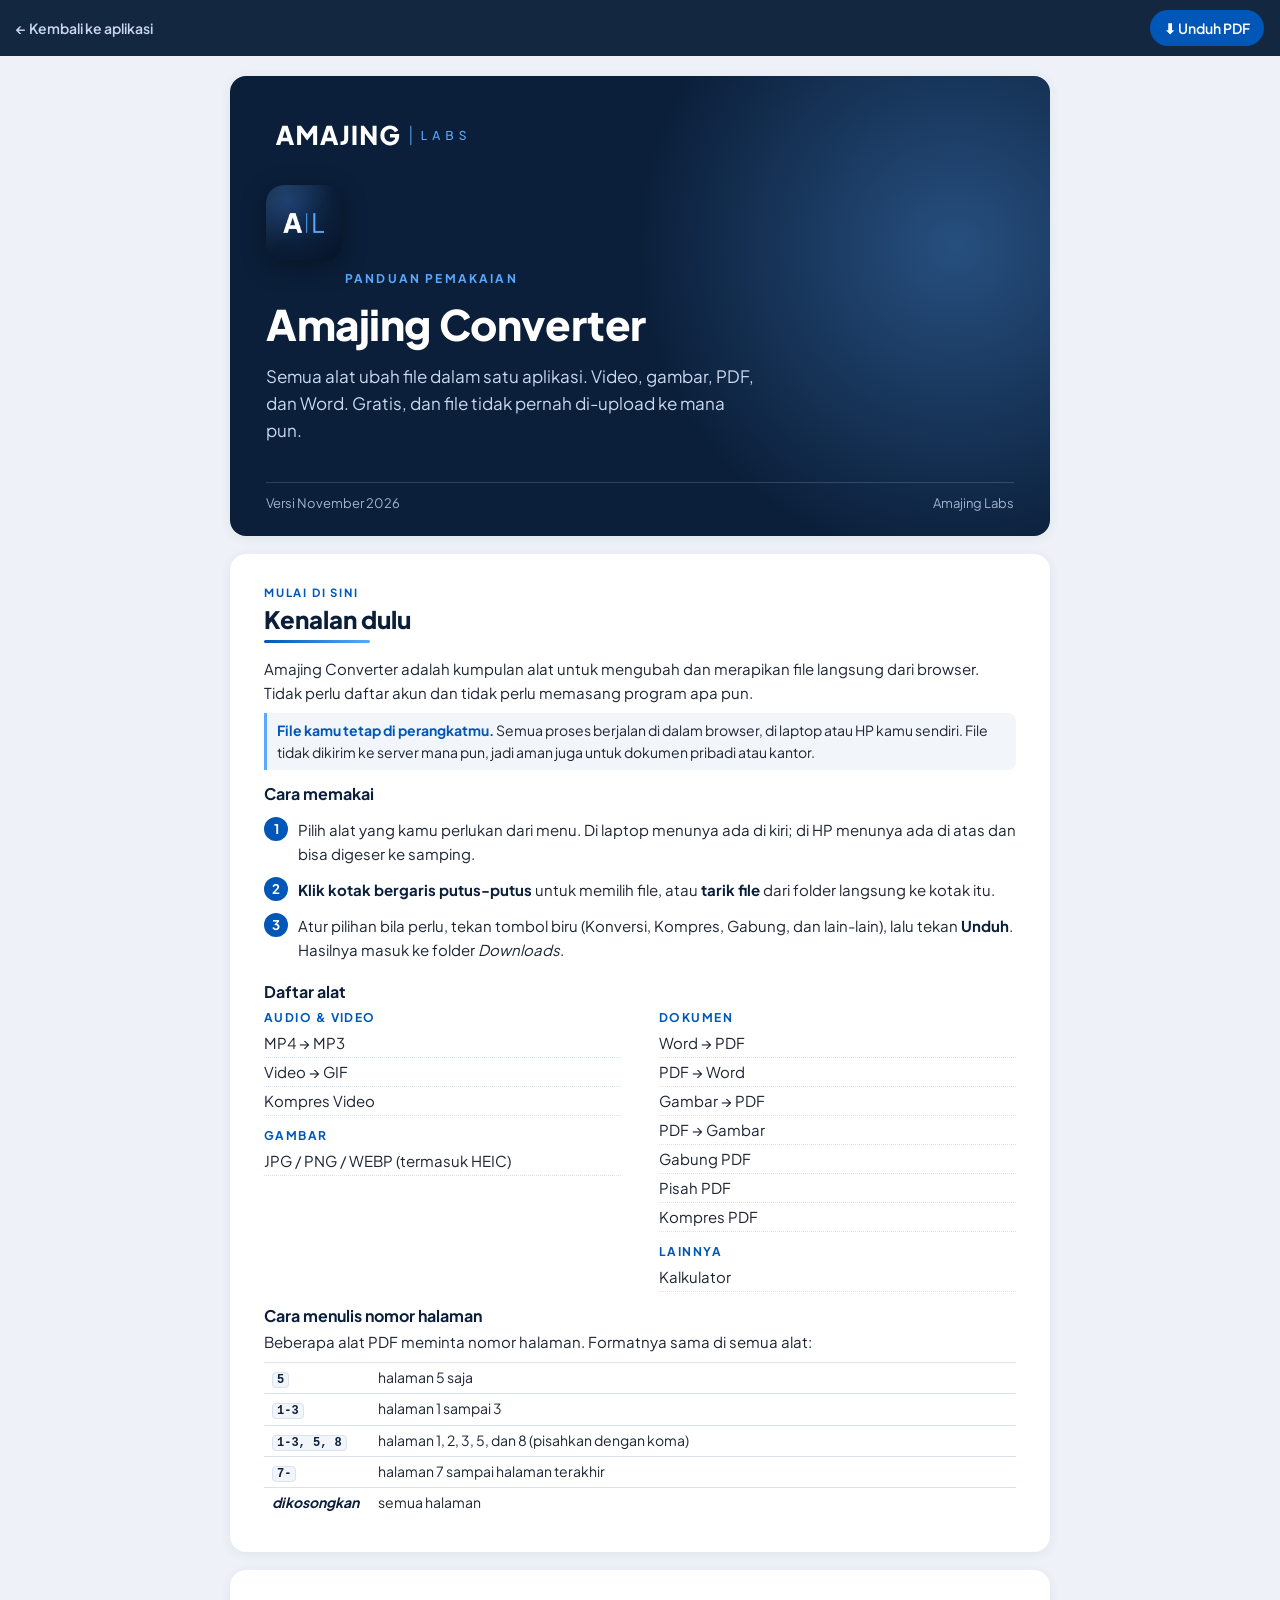
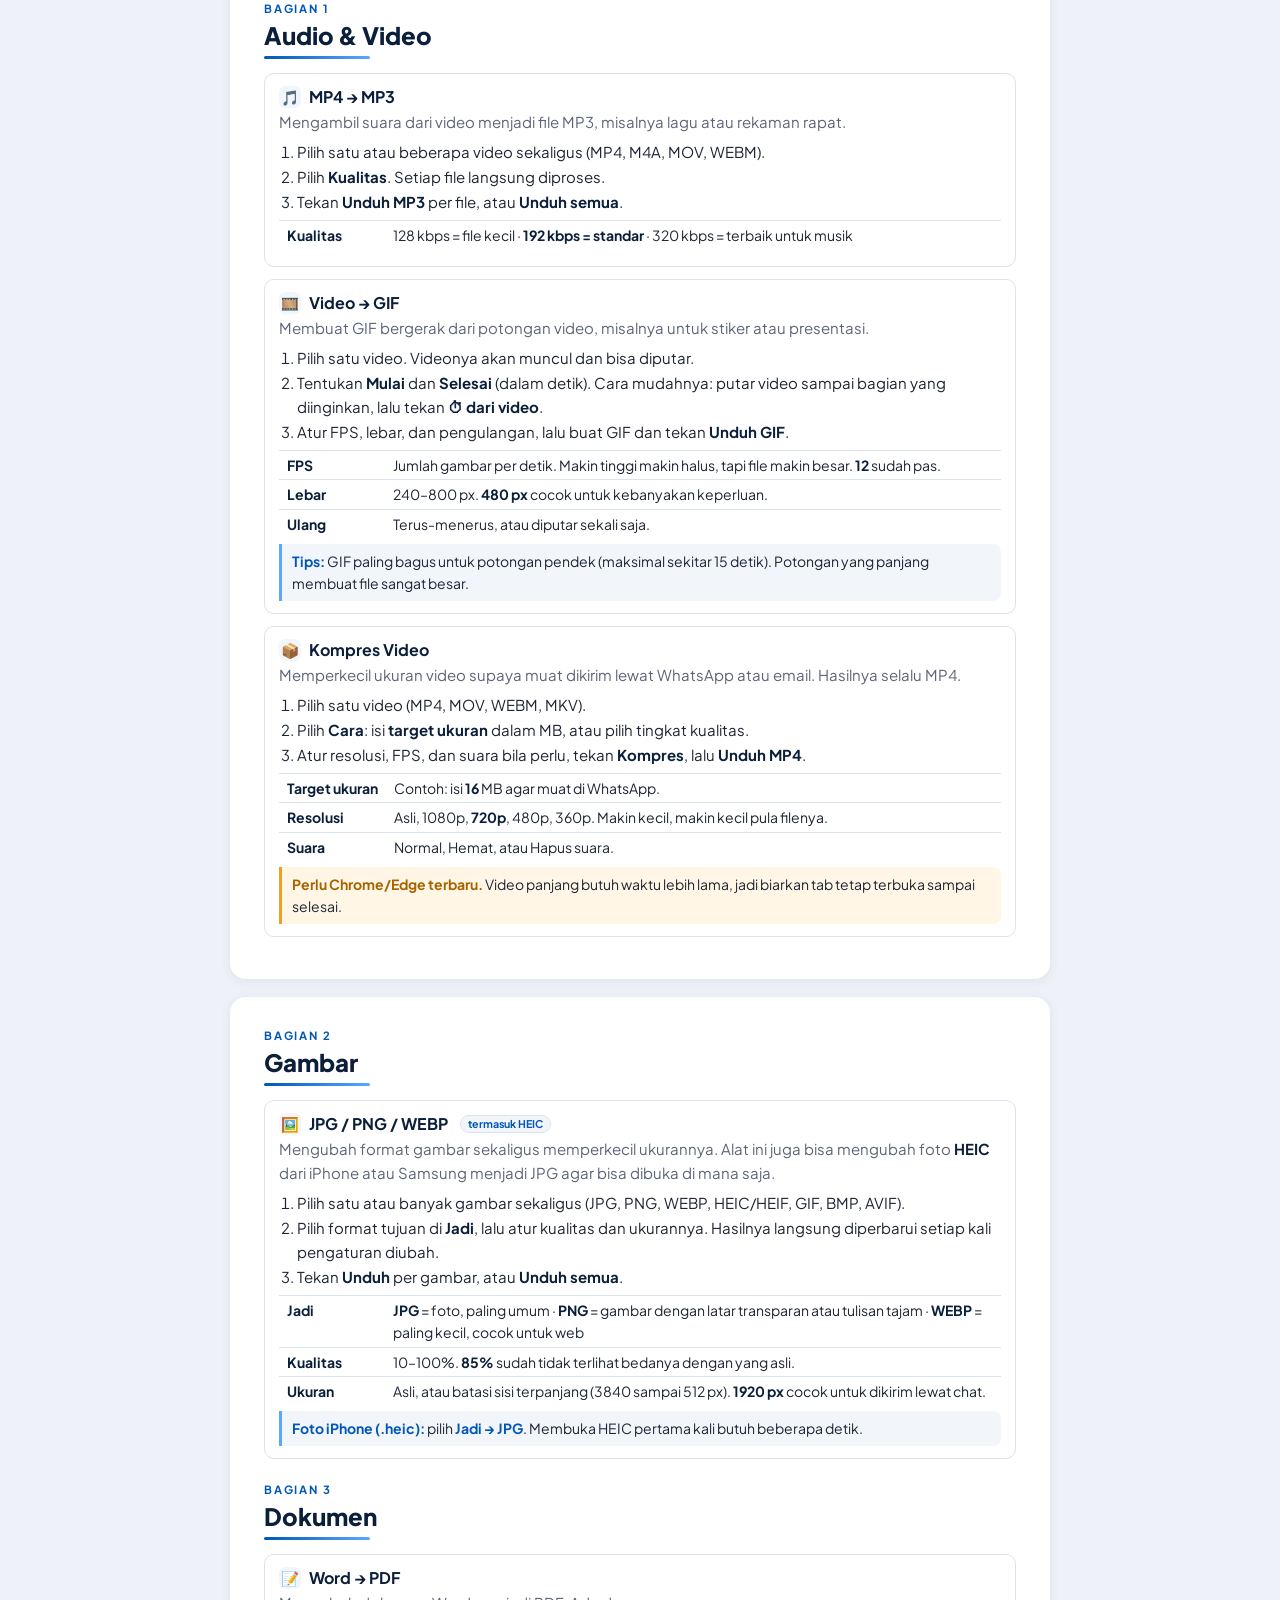
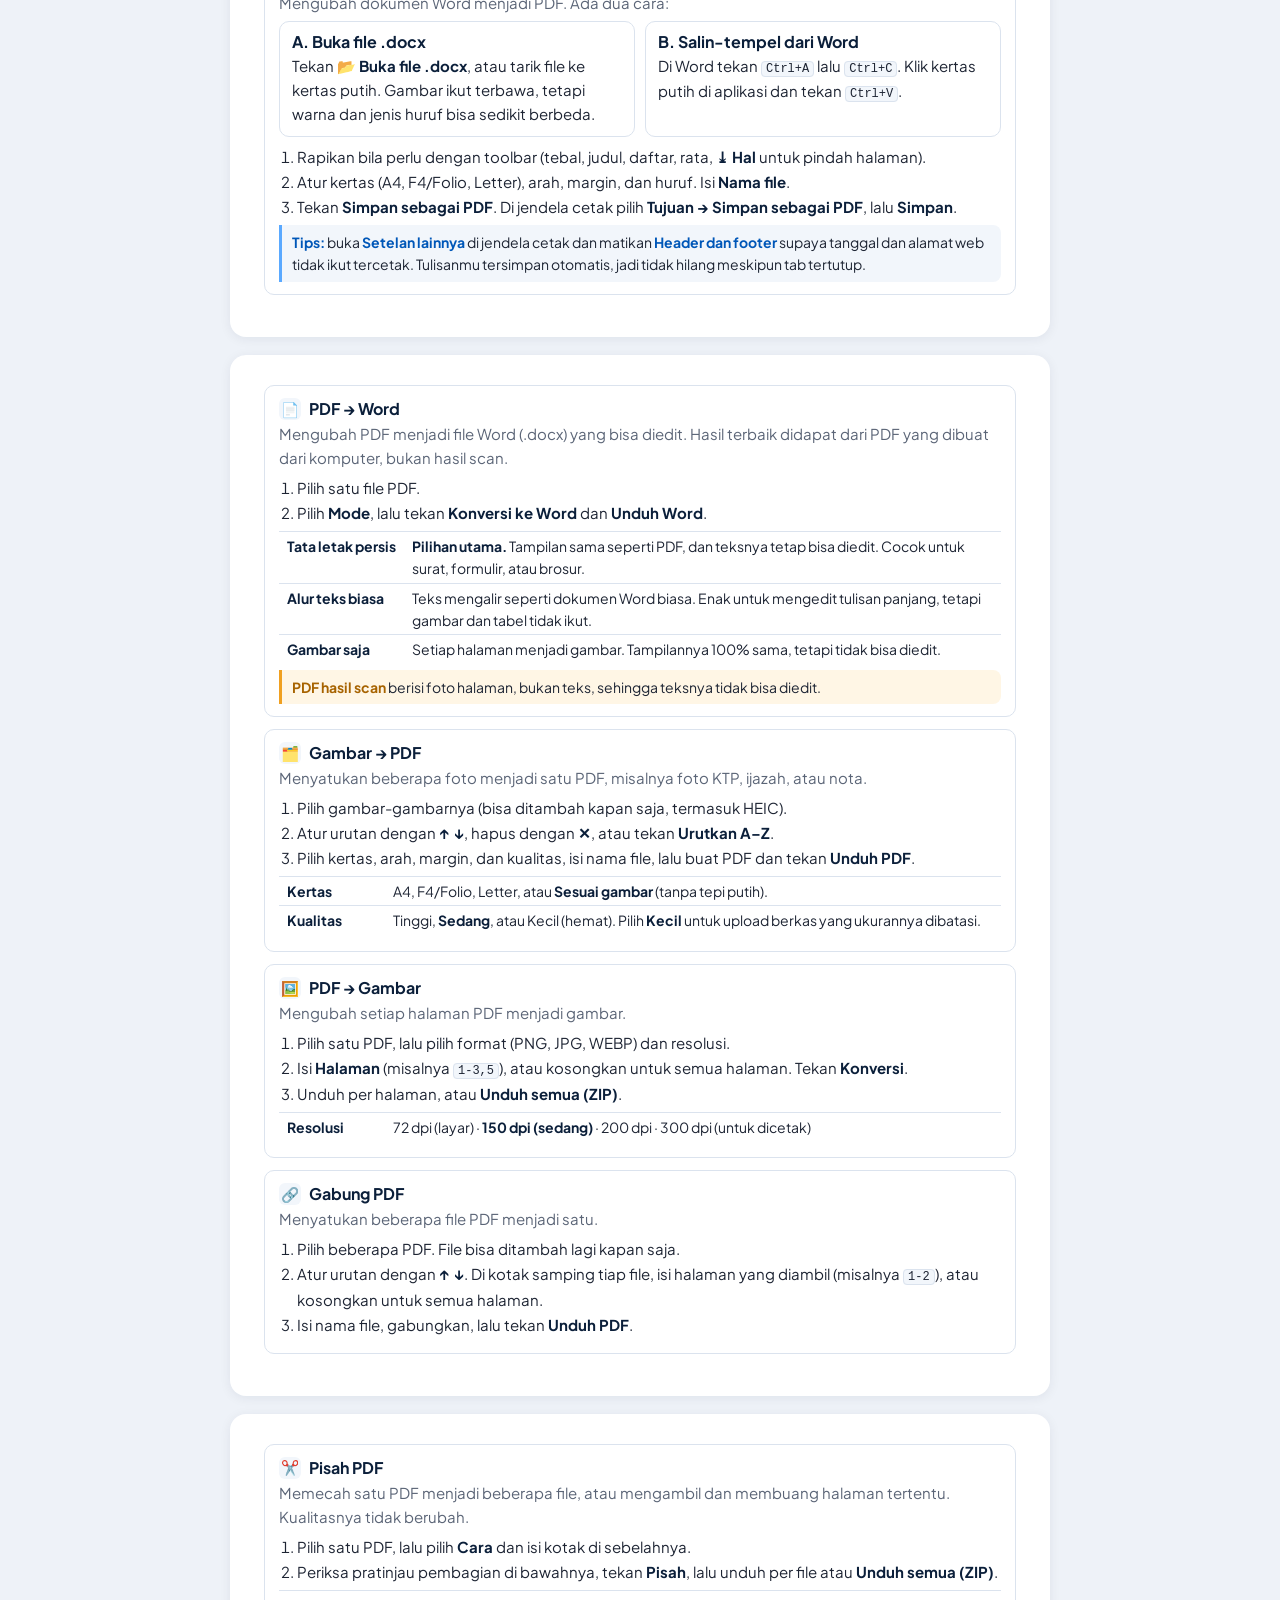
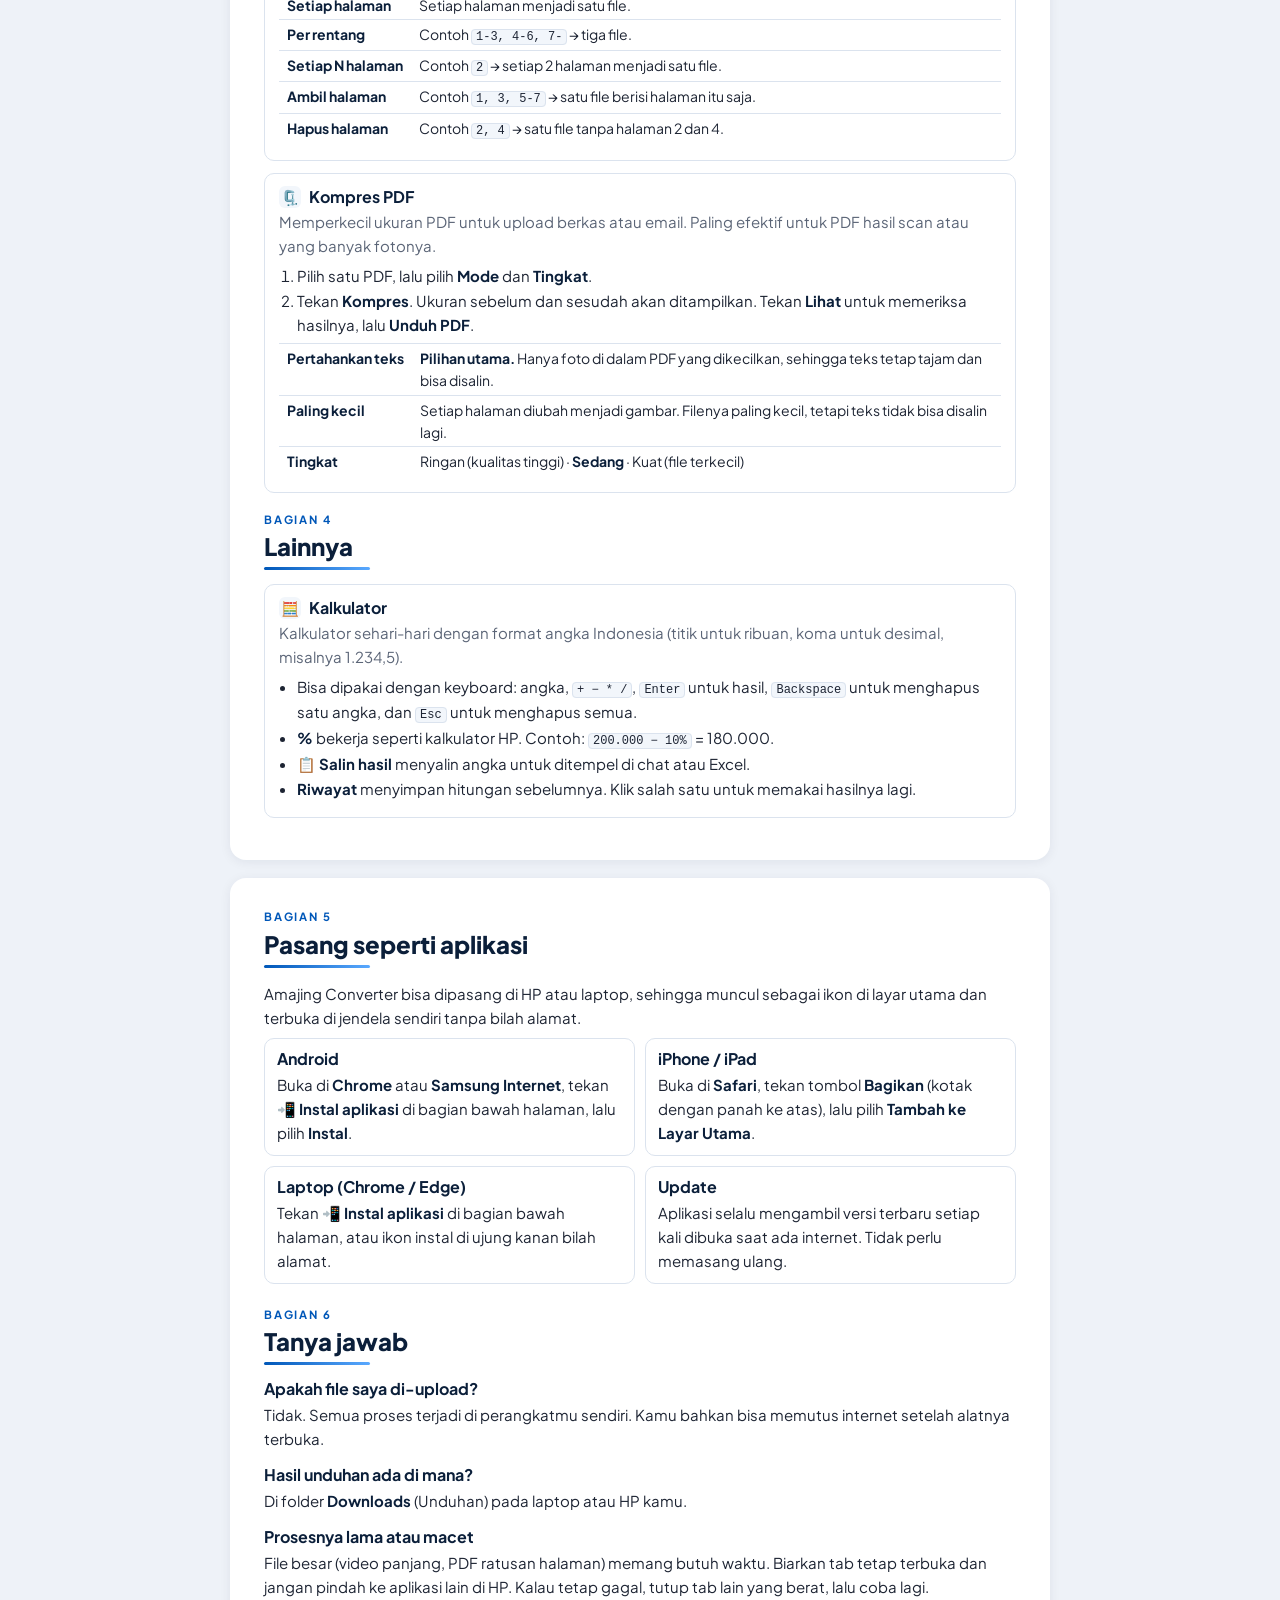
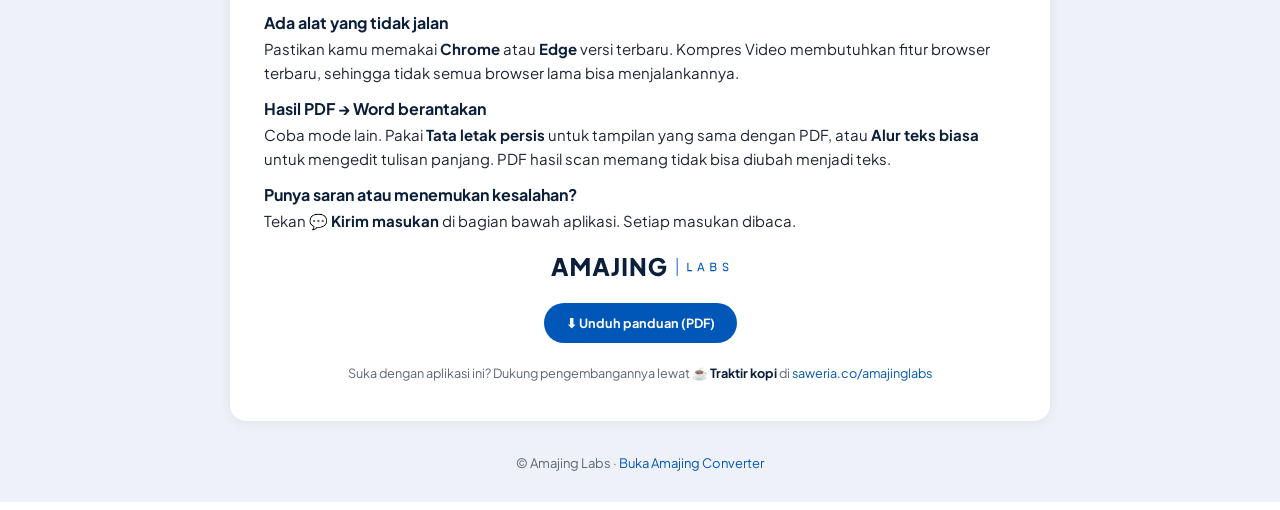
==== commit 97838e3c: "Panduan: hapus link alamat web (langkah 1 dan sampul) Co-Authored-By: Claude Opus 5.5 <noreply@anthr" ====
--- a/panduan/index.html
+++ b/panduan/index.html
@@ -86,7 +86,7 @@
       <h1>Amajing Converter</h1>
       <p class="lead">Semua alat ubah file dalam satu aplikasi. Video, gambar, PDF, dan Word. Gratis, dan file tidak pernah di-upload ke mana pun.</p>
     </div>
-    <div class="foot"><span>amajing-grace-2026.github.io/converter-hub</span><span>Amajing Labs</span></div>
+    <div class="foot"><span>Versi November 2026</span><span>Amajing Labs</span></div>
   </div>
 </section>
 
@@ -99,9 +99,8 @@
 
   <div class="tip"><b>File kamu tetap di perangkatmu.</b> Semua proses berjalan di dalam browser, di laptop atau HP kamu sendiri. File tidak dikirim ke server mana pun, jadi aman juga untuk dokumen pribadi atau kantor.</div>
 
-  <h3>Cara membuka</h3>
+  <h3>Cara memakai</h3>
   <ol class="steps">
-    <li>Buka <b>Chrome</b> atau <b>Edge</b> versi terbaru, lalu kunjungi<br><a href="https://amajing-grace-2026.github.io/converter-hub/">amajing-grace-2026.github.io/converter-hub</a></li>
     <li>Pilih alat yang kamu perlukan dari menu. Di laptop menunya ada di kiri; di HP menunya ada di atas dan bisa digeser ke samping.</li>
     <li><b>Klik kotak bergaris putus-putus</b> untuk memilih file, atau <b>tarik file</b> dari folder langsung ke kotak itu.</li>
     <li>Atur pilihan bila perlu, tekan tombol biru (Konversi, Kompres, Gabung, dan lain-lain), lalu tekan <b>Unduh</b>. Hasilnya masuk ke folder <i>Downloads</i>.</li>
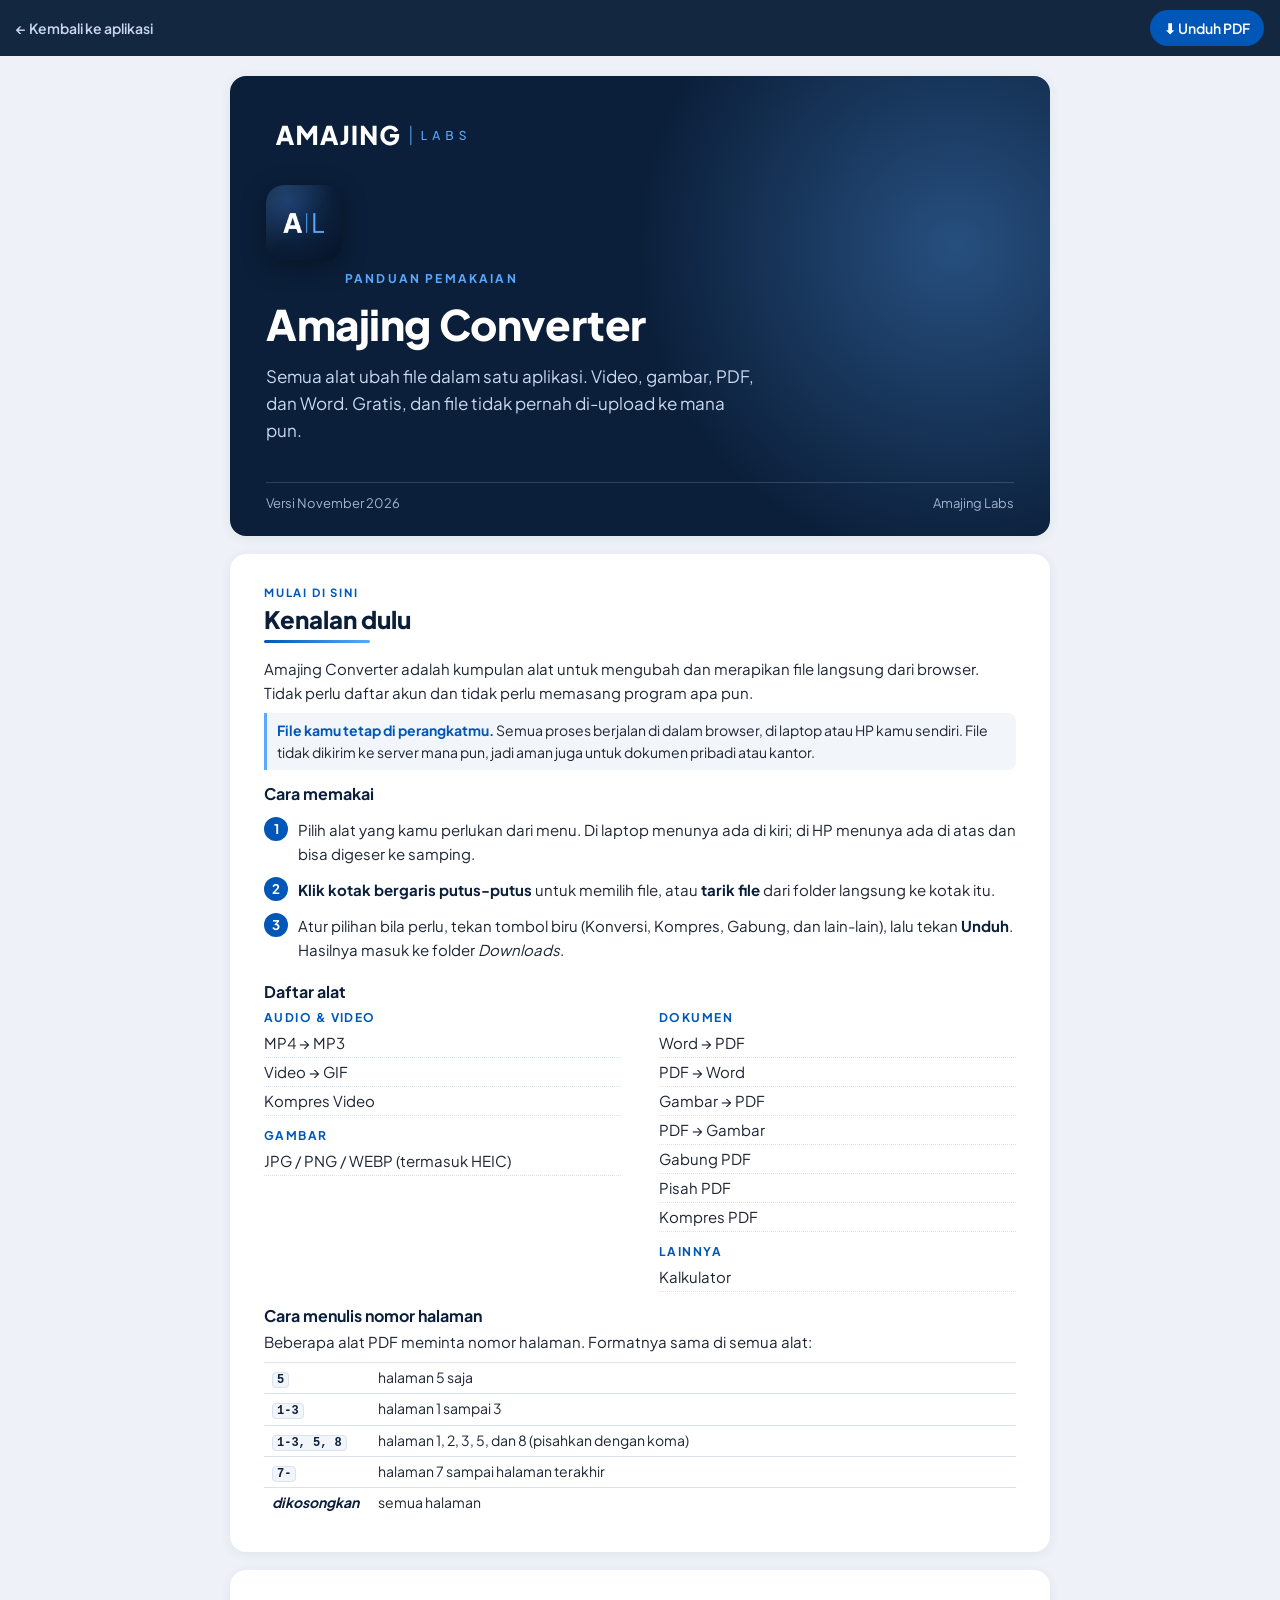
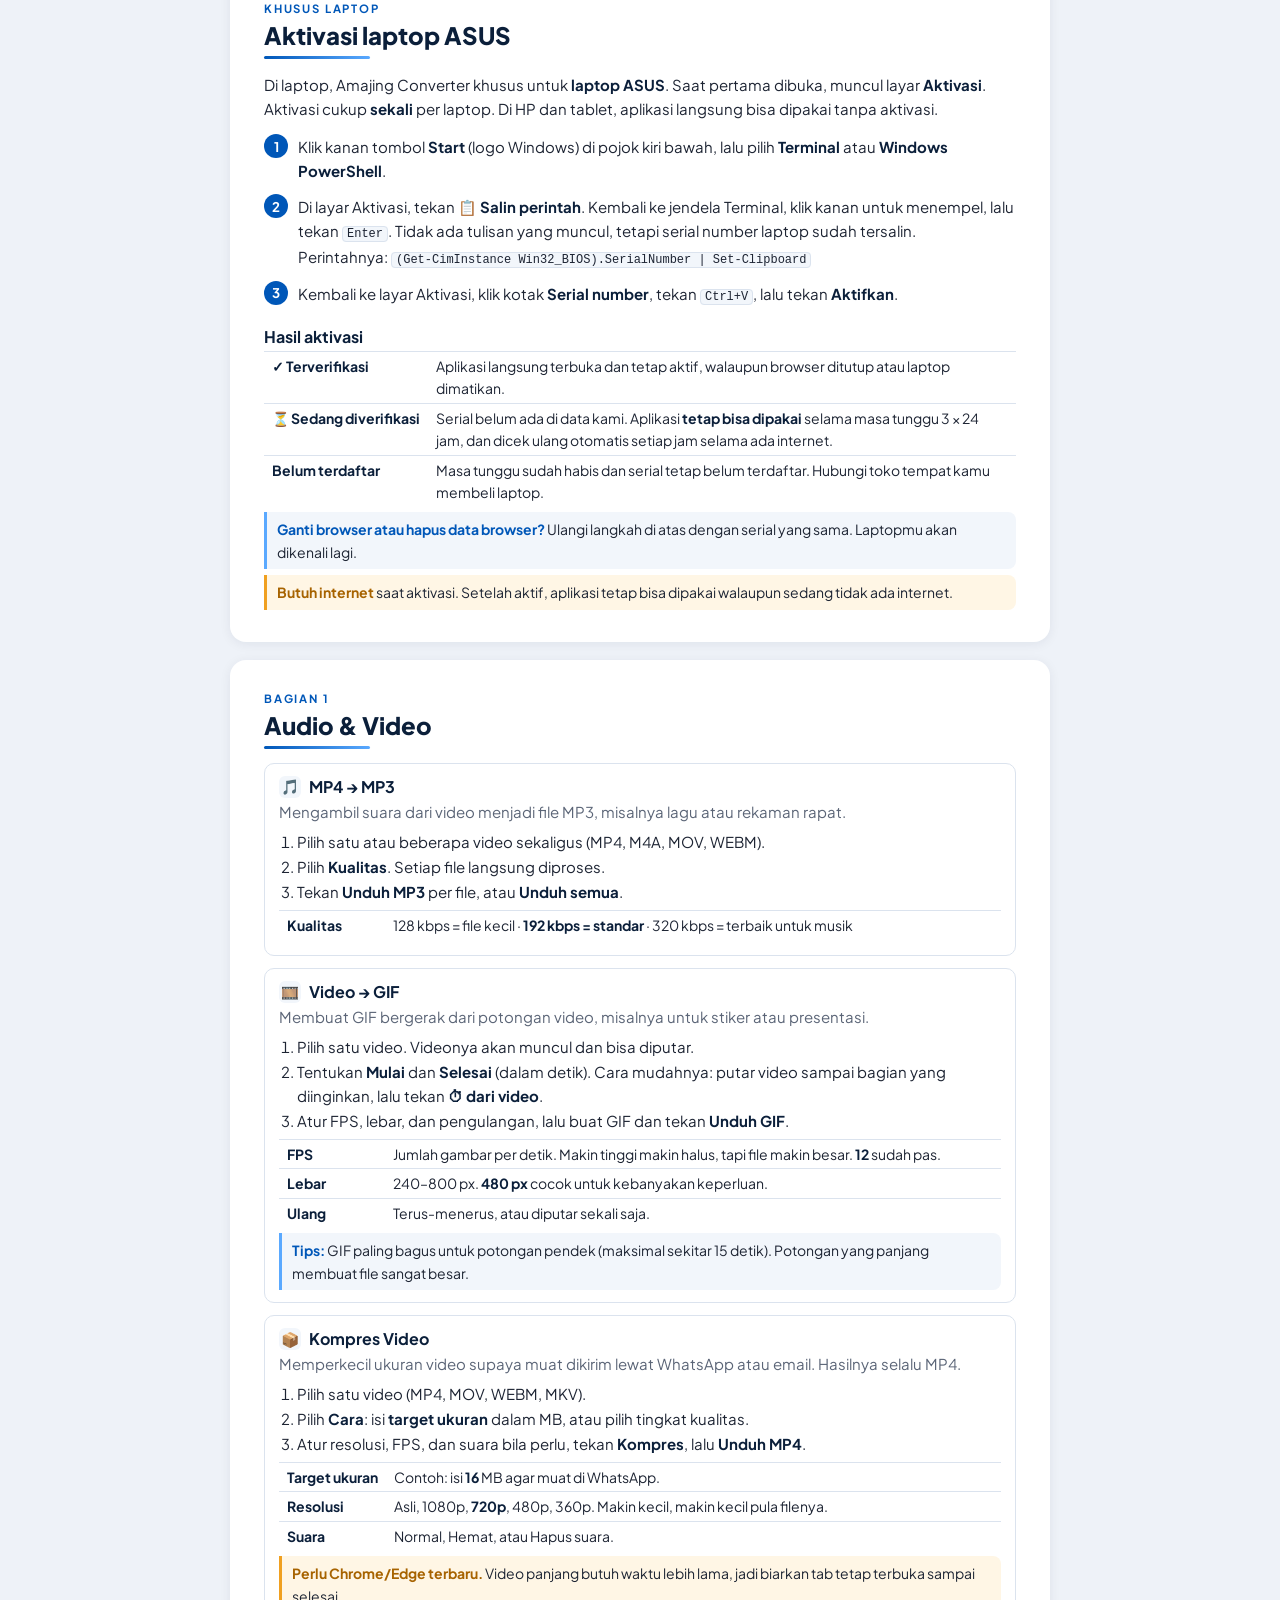
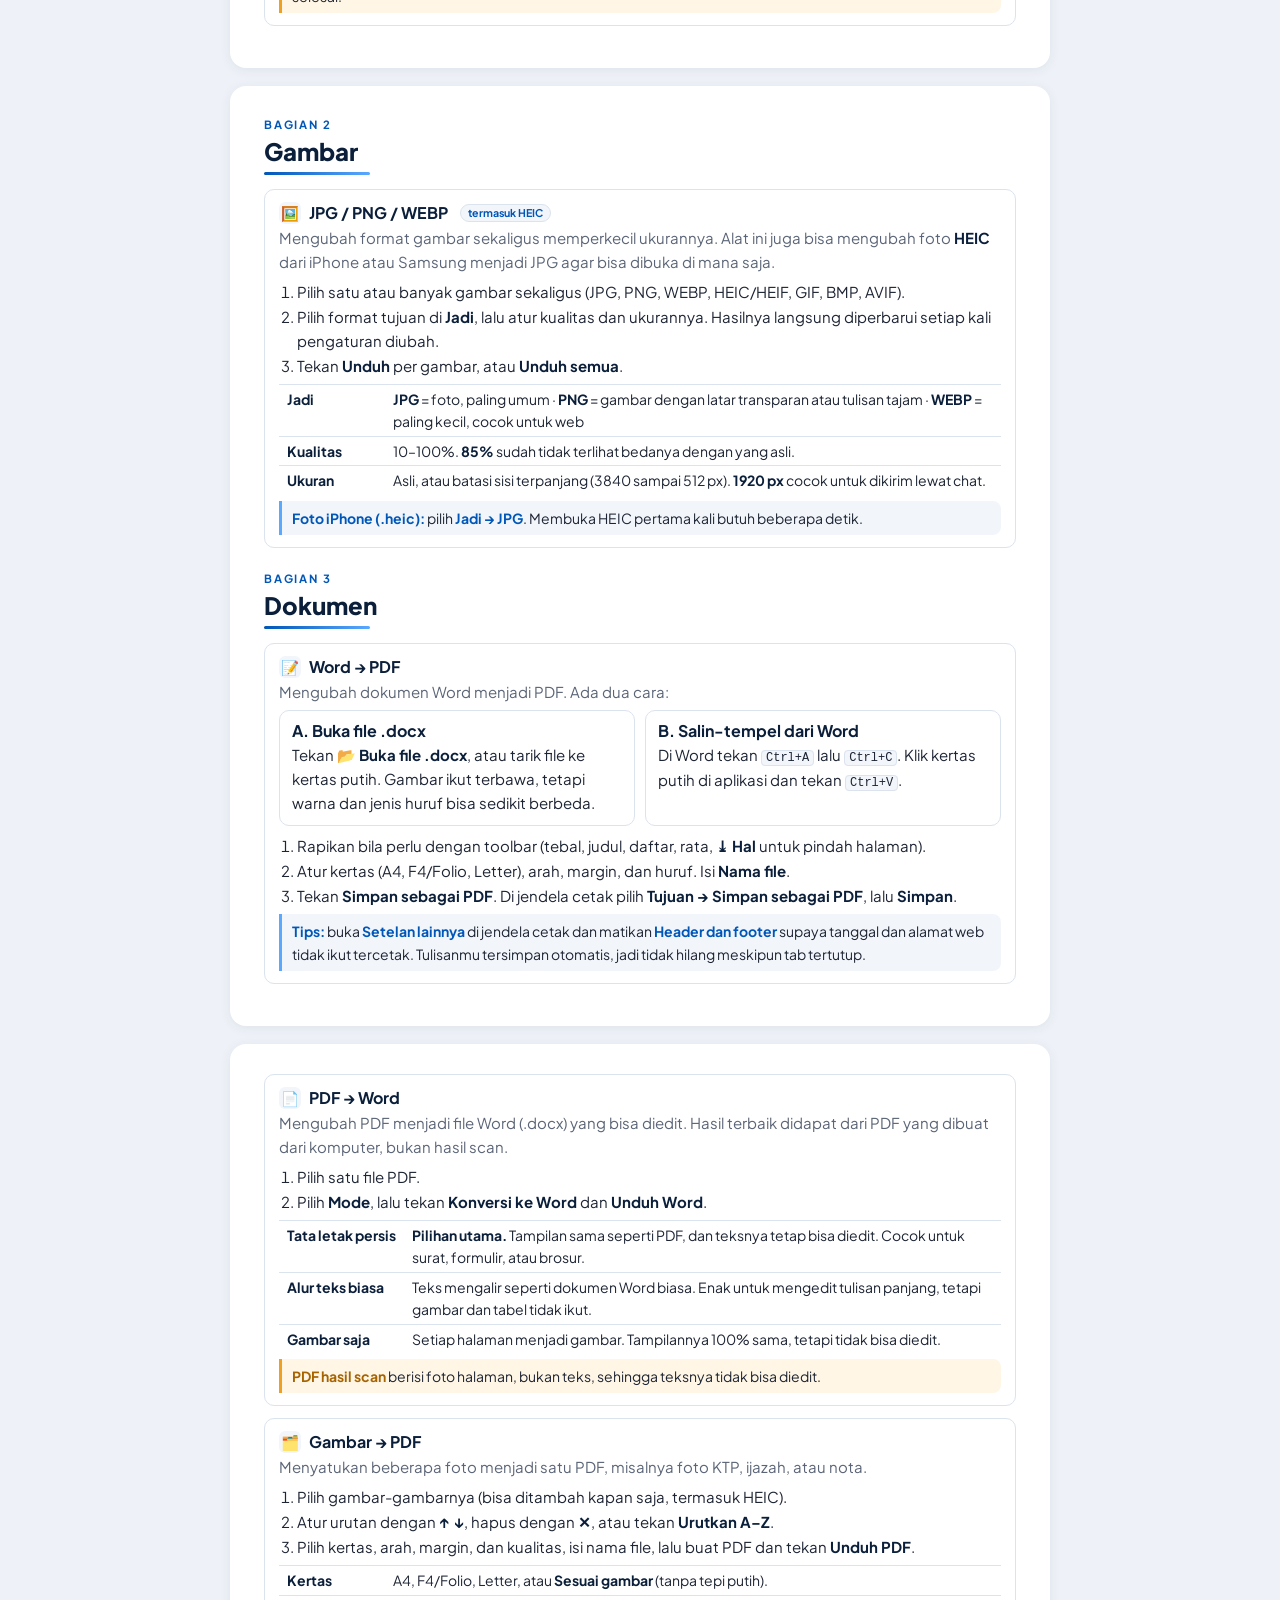
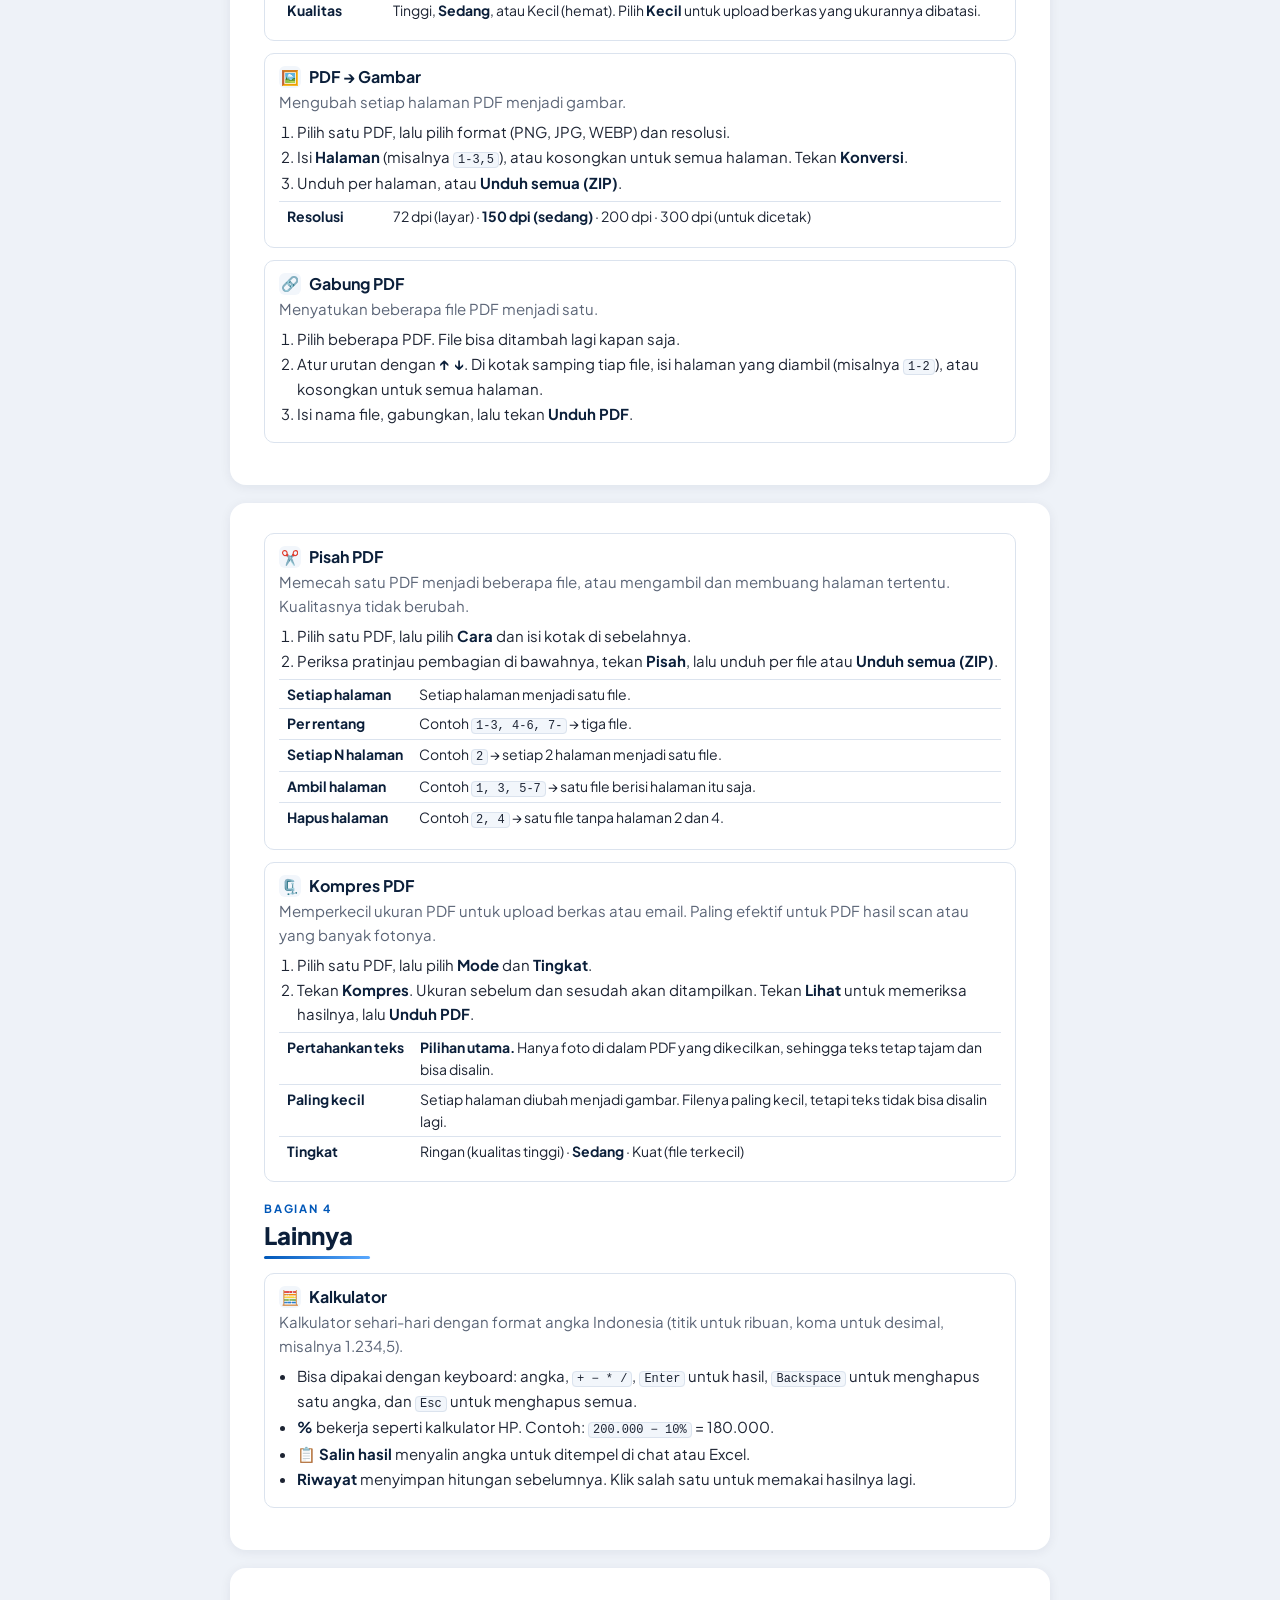
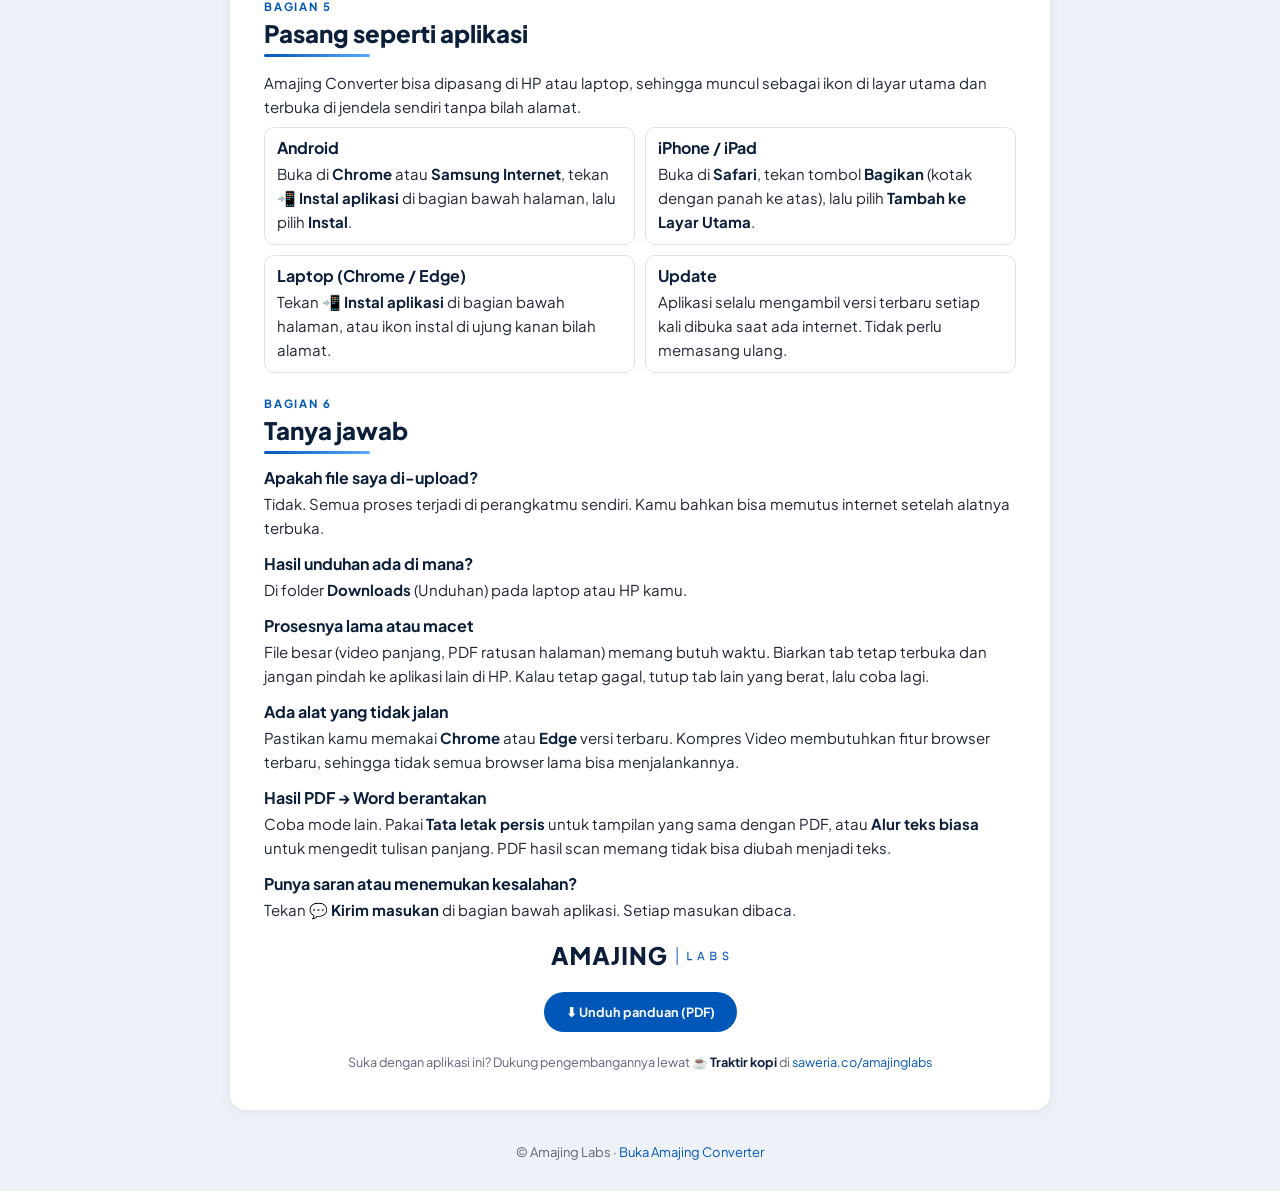
==== commit 1b01bc7a: "Aktivasi khusus laptop ASUS (serial number via Apps Script) + bagian Aktivasi di panduan Co-Authored" ====
--- a/panduan/index.html
+++ b/panduan/index.html
@@ -125,6 +125,31 @@
   </table>
 </section>
 
+<!-- ===== AKTIVASI ===== -->
+<section class="page">
+  <div class="kicker">Khusus laptop</div>
+  <h2>Aktivasi laptop ASUS</h2>
+  <div class="rule"></div>
+  <p>Di laptop, Amajing Converter khusus untuk <b>laptop ASUS</b>. Saat pertama dibuka, muncul layar <b>Aktivasi</b>. Aktivasi cukup <b>sekali</b> per laptop. Di HP dan tablet, aplikasi langsung bisa dipakai tanpa aktivasi.</p>
+
+  <ol class="steps">
+    <li>Klik kanan tombol <b>Start</b> (logo Windows) di pojok kiri bawah, lalu pilih <b>Terminal</b> atau <b>Windows PowerShell</b>.</li>
+    <li>Di layar Aktivasi, tekan <b>📋 Salin perintah</b>. Kembali ke jendela Terminal, klik kanan untuk menempel, lalu tekan <span class="k">Enter</span>. Tidak ada tulisan yang muncul, tetapi serial number laptop sudah tersalin.<br>
+      Perintahnya: <code>(Get-CimInstance Win32_BIOS).SerialNumber | Set-Clipboard</code></li>
+    <li>Kembali ke layar Aktivasi, klik kotak <b>Serial number</b>, tekan <span class="k">Ctrl+V</span>, lalu tekan <b>Aktifkan</b>.</li>
+  </ol>
+
+  <h3>Hasil aktivasi</h3>
+  <table class="opt">
+    <tr><td>✓ Terverifikasi</td><td>Aplikasi langsung terbuka dan tetap aktif, walaupun browser ditutup atau laptop dimatikan.</td></tr>
+    <tr><td>⏳ Sedang diverifikasi</td><td>Serial belum ada di data kami. Aplikasi <b>tetap bisa dipakai</b> selama masa tunggu 3 × 24 jam, dan dicek ulang otomatis setiap jam selama ada internet.</td></tr>
+    <tr><td>Belum terdaftar</td><td>Masa tunggu sudah habis dan serial tetap belum terdaftar. Hubungi toko tempat kamu membeli laptop.</td></tr>
+  </table>
+
+  <div class="tip"><b>Ganti browser atau hapus data browser?</b> Ulangi langkah di atas dengan serial yang sama. Laptopmu akan dikenali lagi.</div>
+  <div class="tip warn"><b>Butuh internet</b> saat aktivasi. Setelah aktif, aplikasi tetap bisa dipakai walaupun sedang tidak ada internet.</div>
+</section>
+
 <!-- ===== AUDIO & VIDEO ===== -->
 <section class="page">
   <div class="kicker">Bagian 1</div>
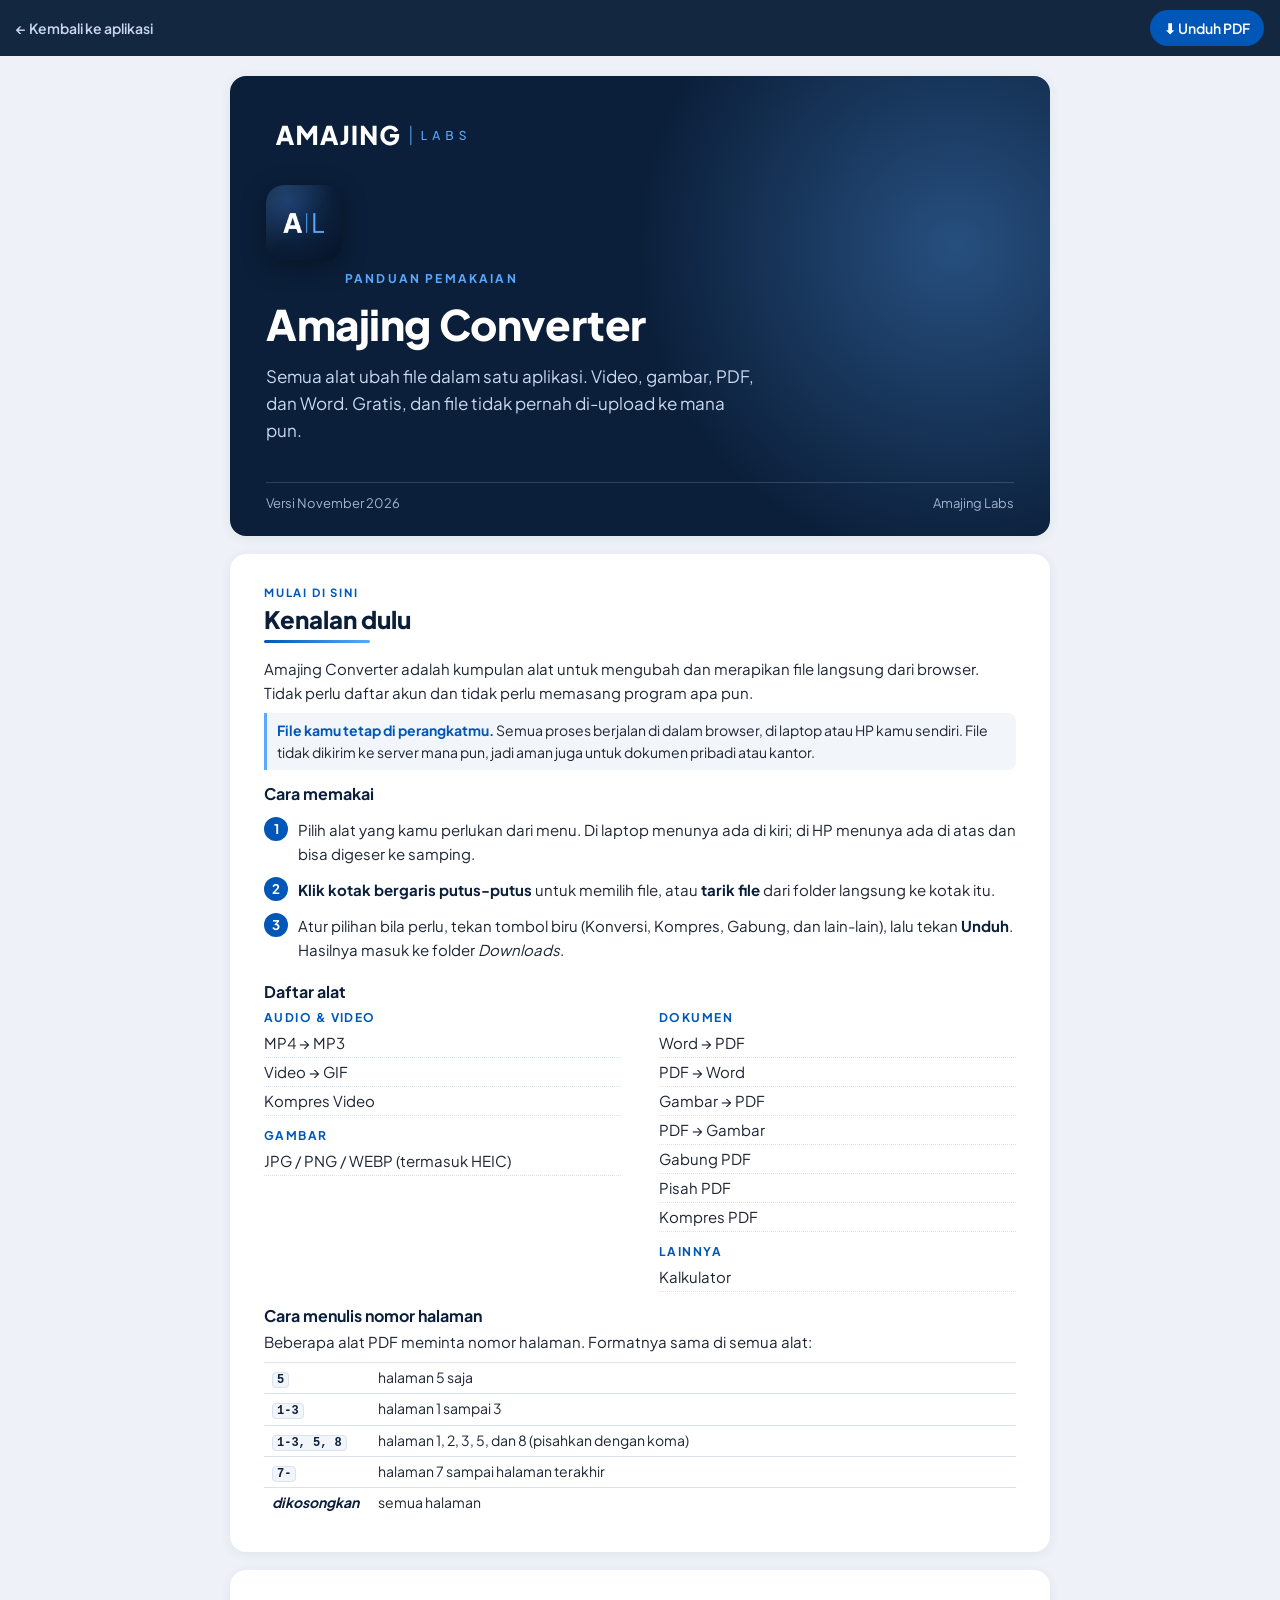
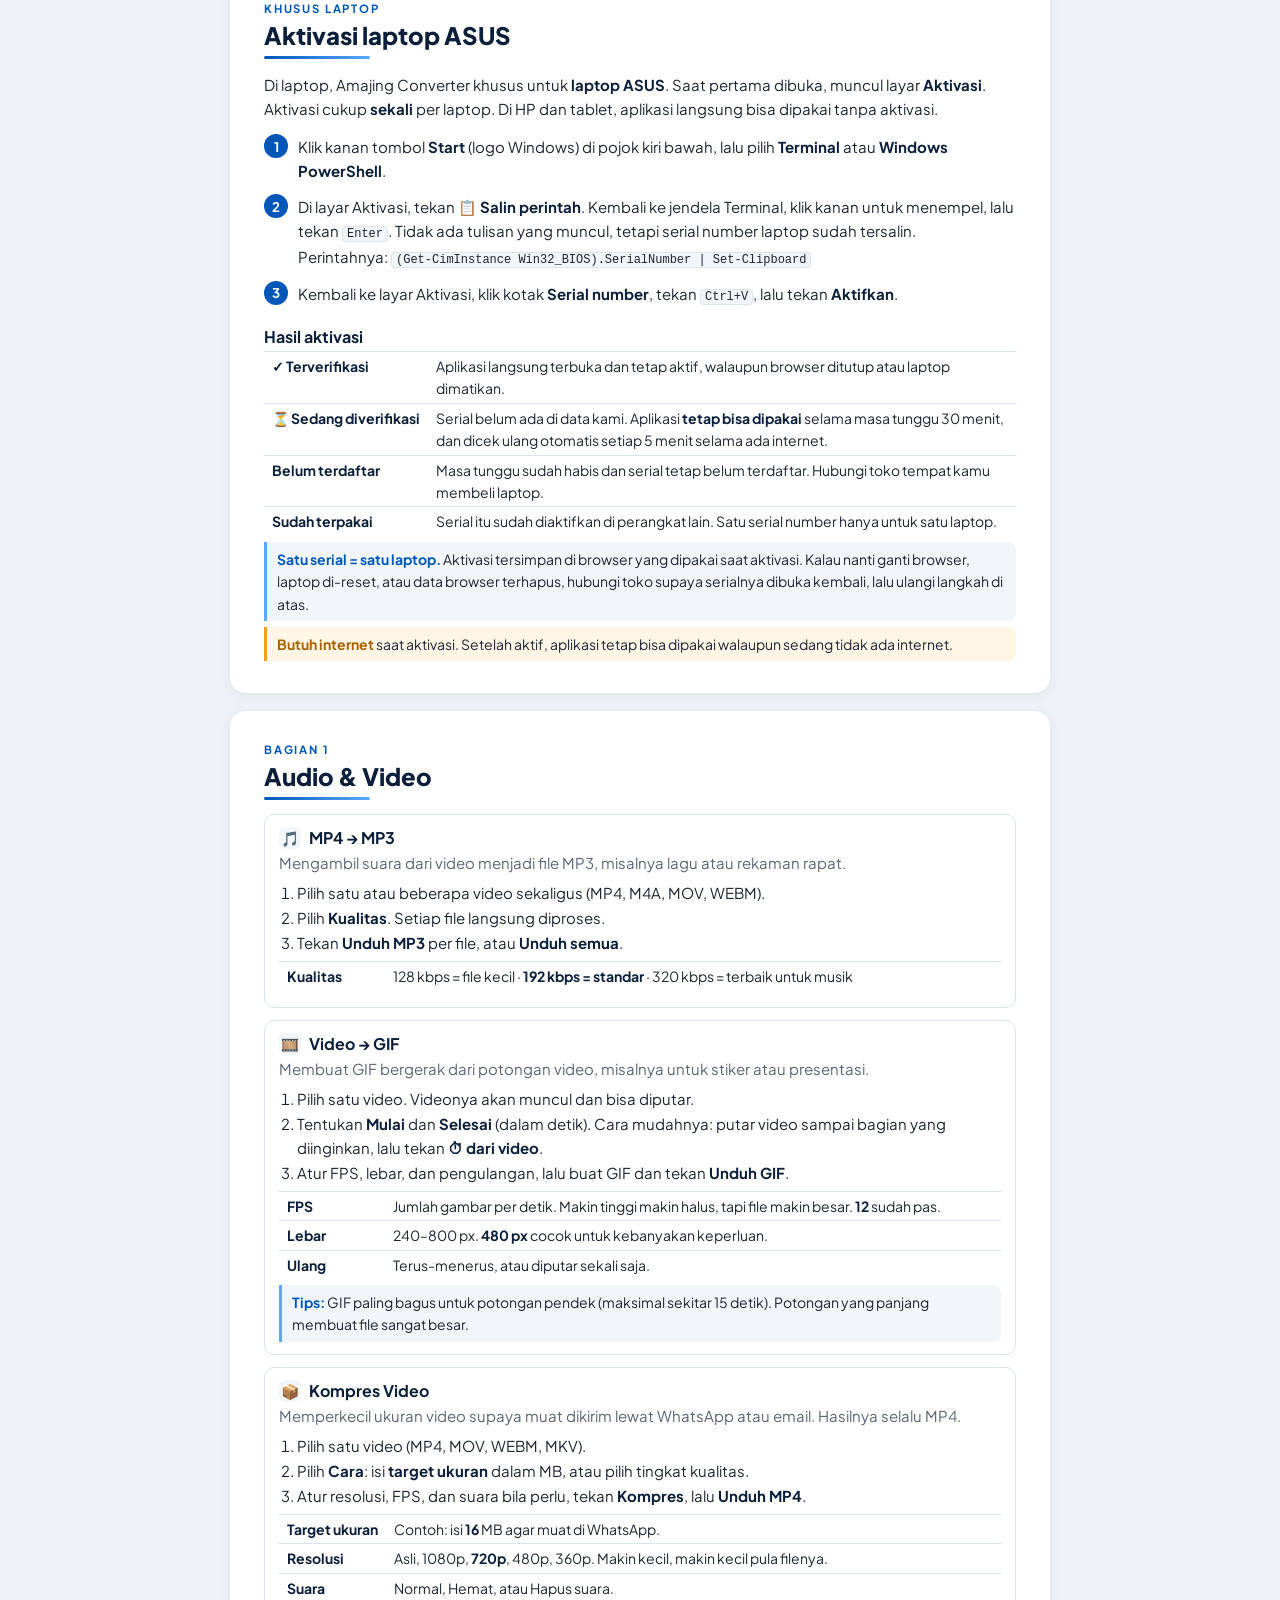
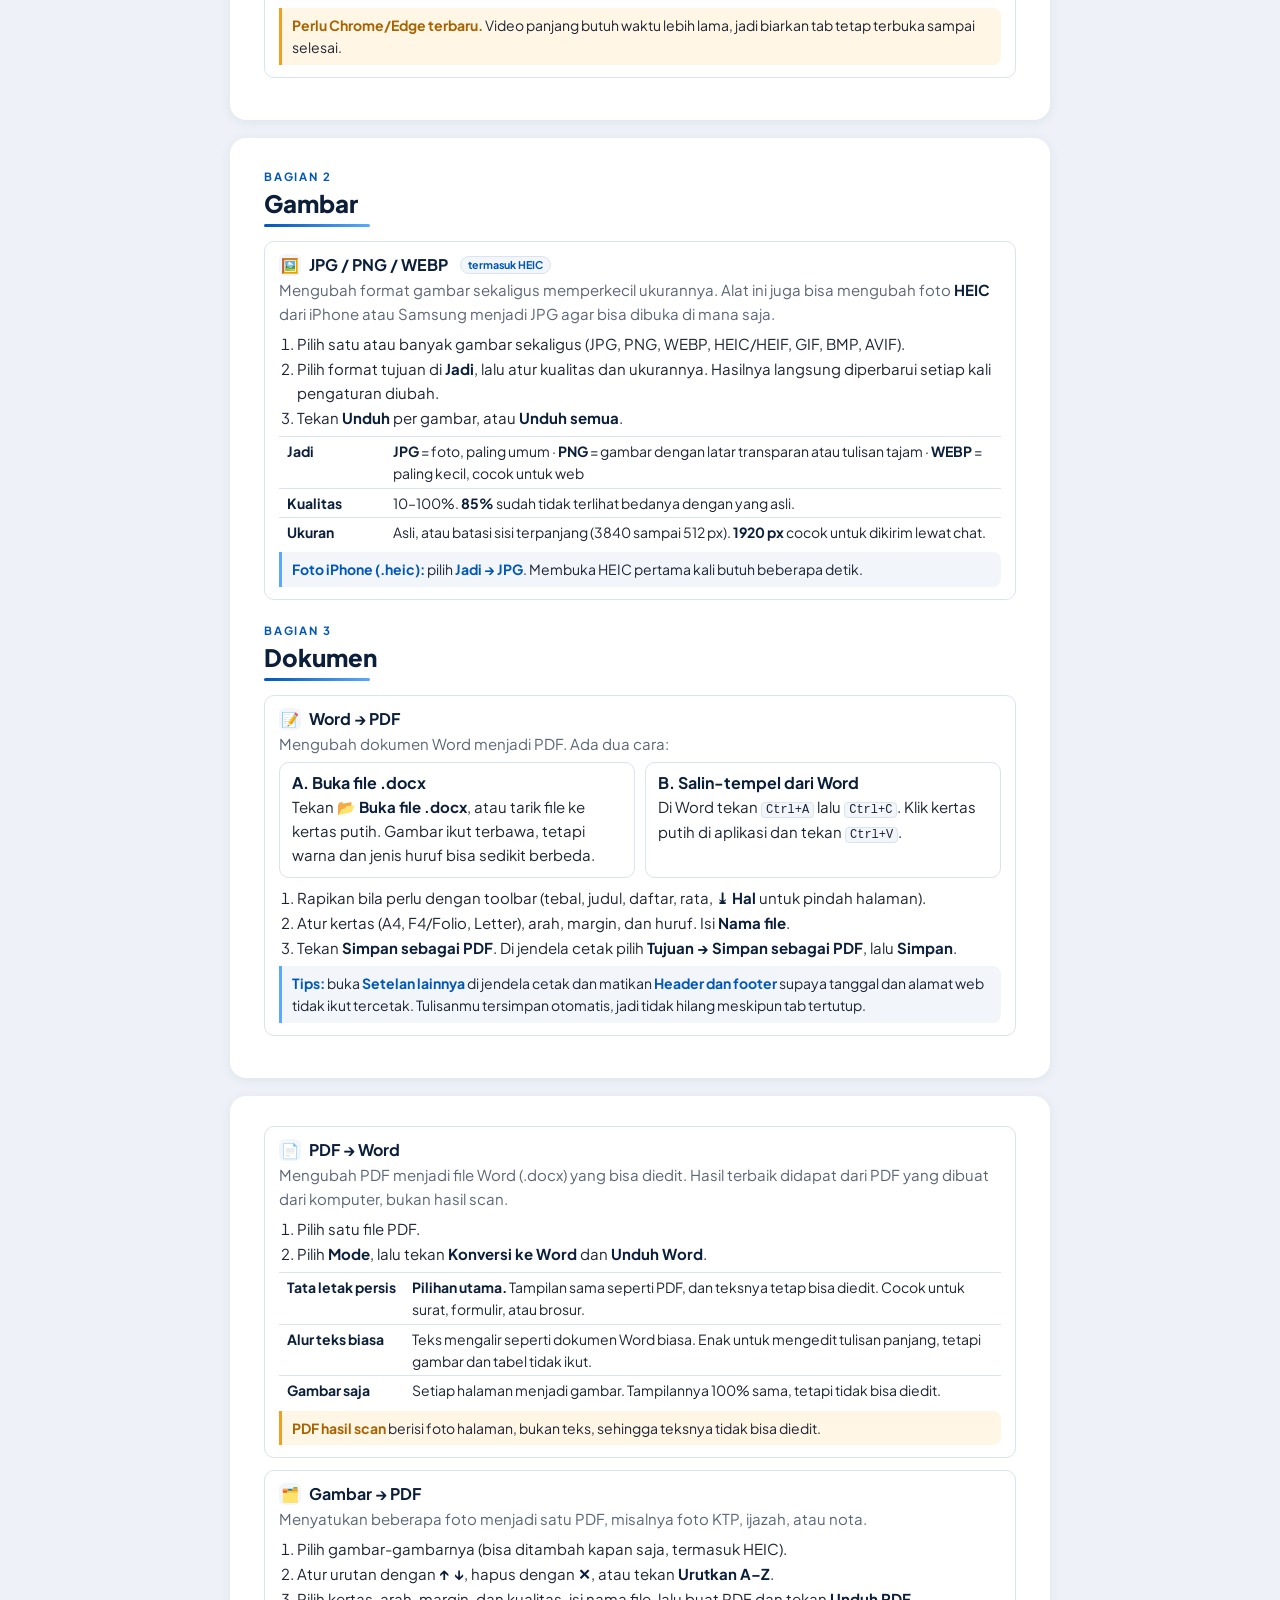
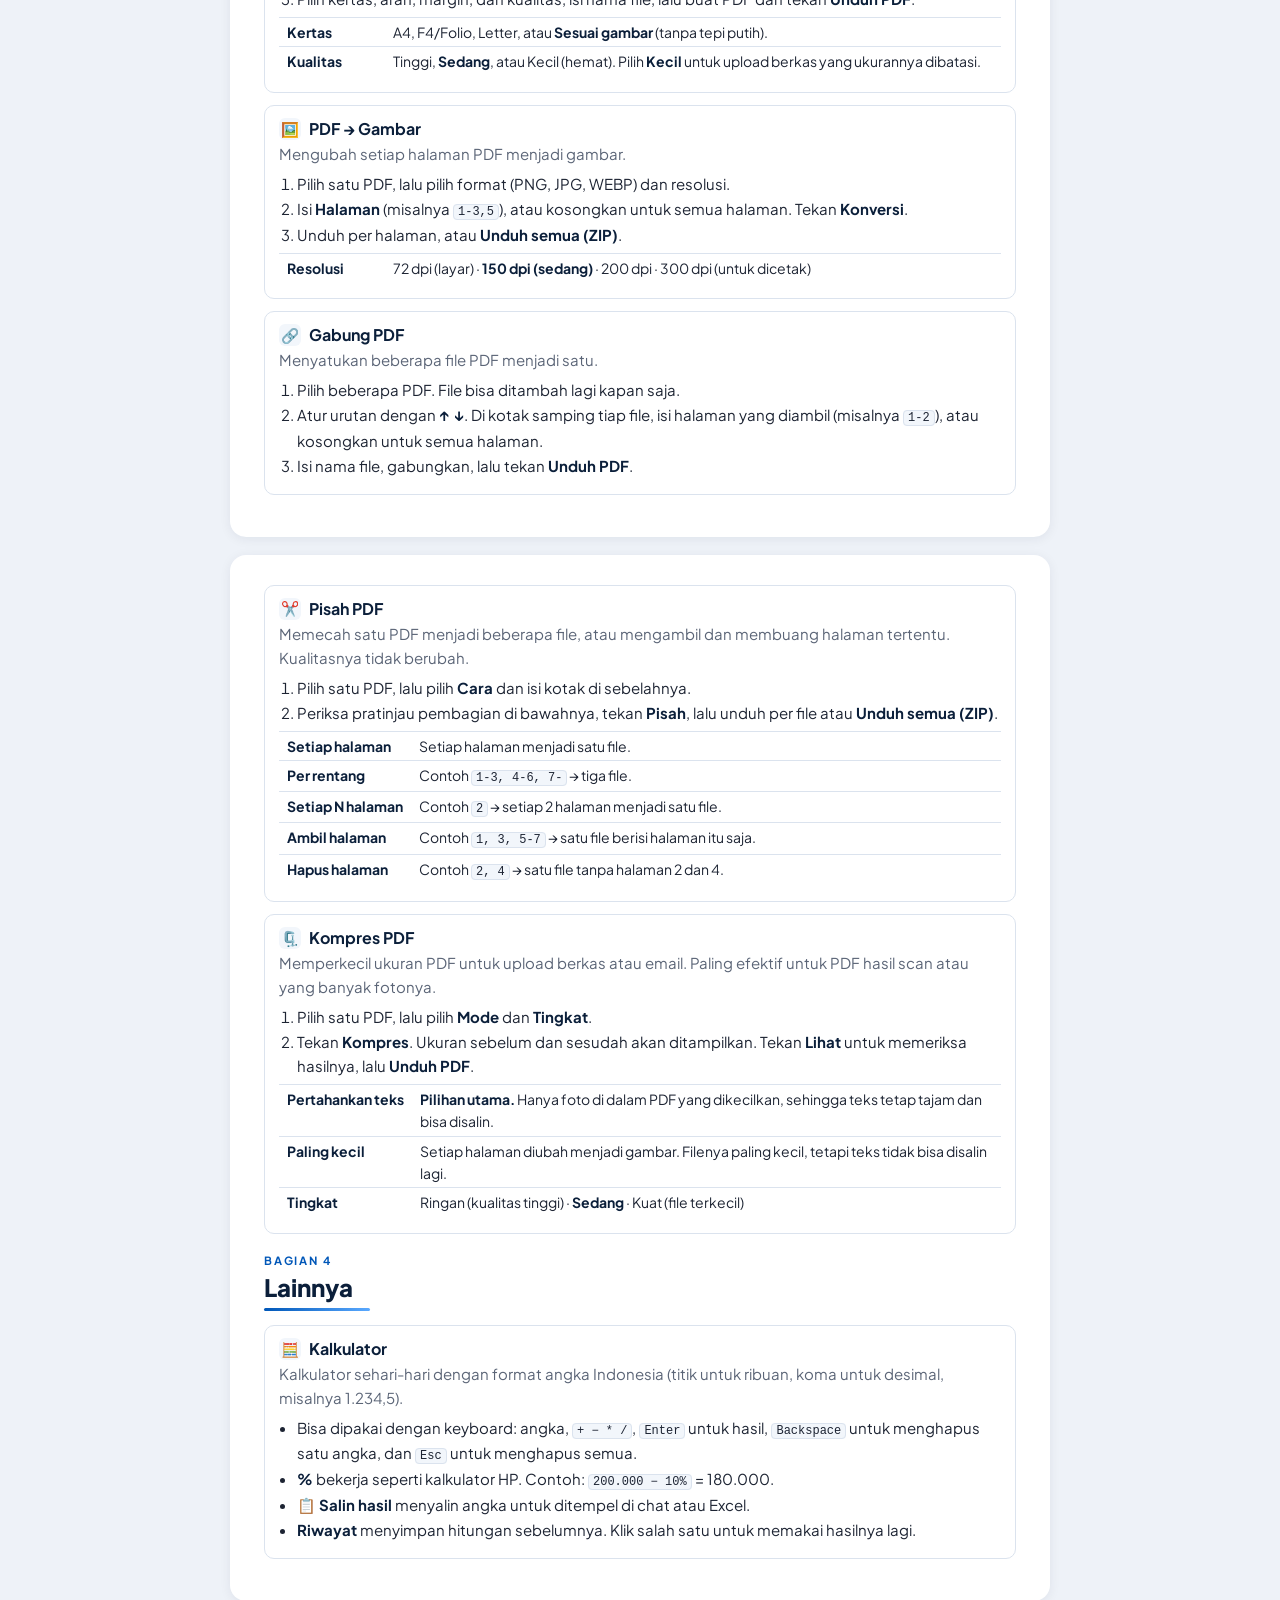
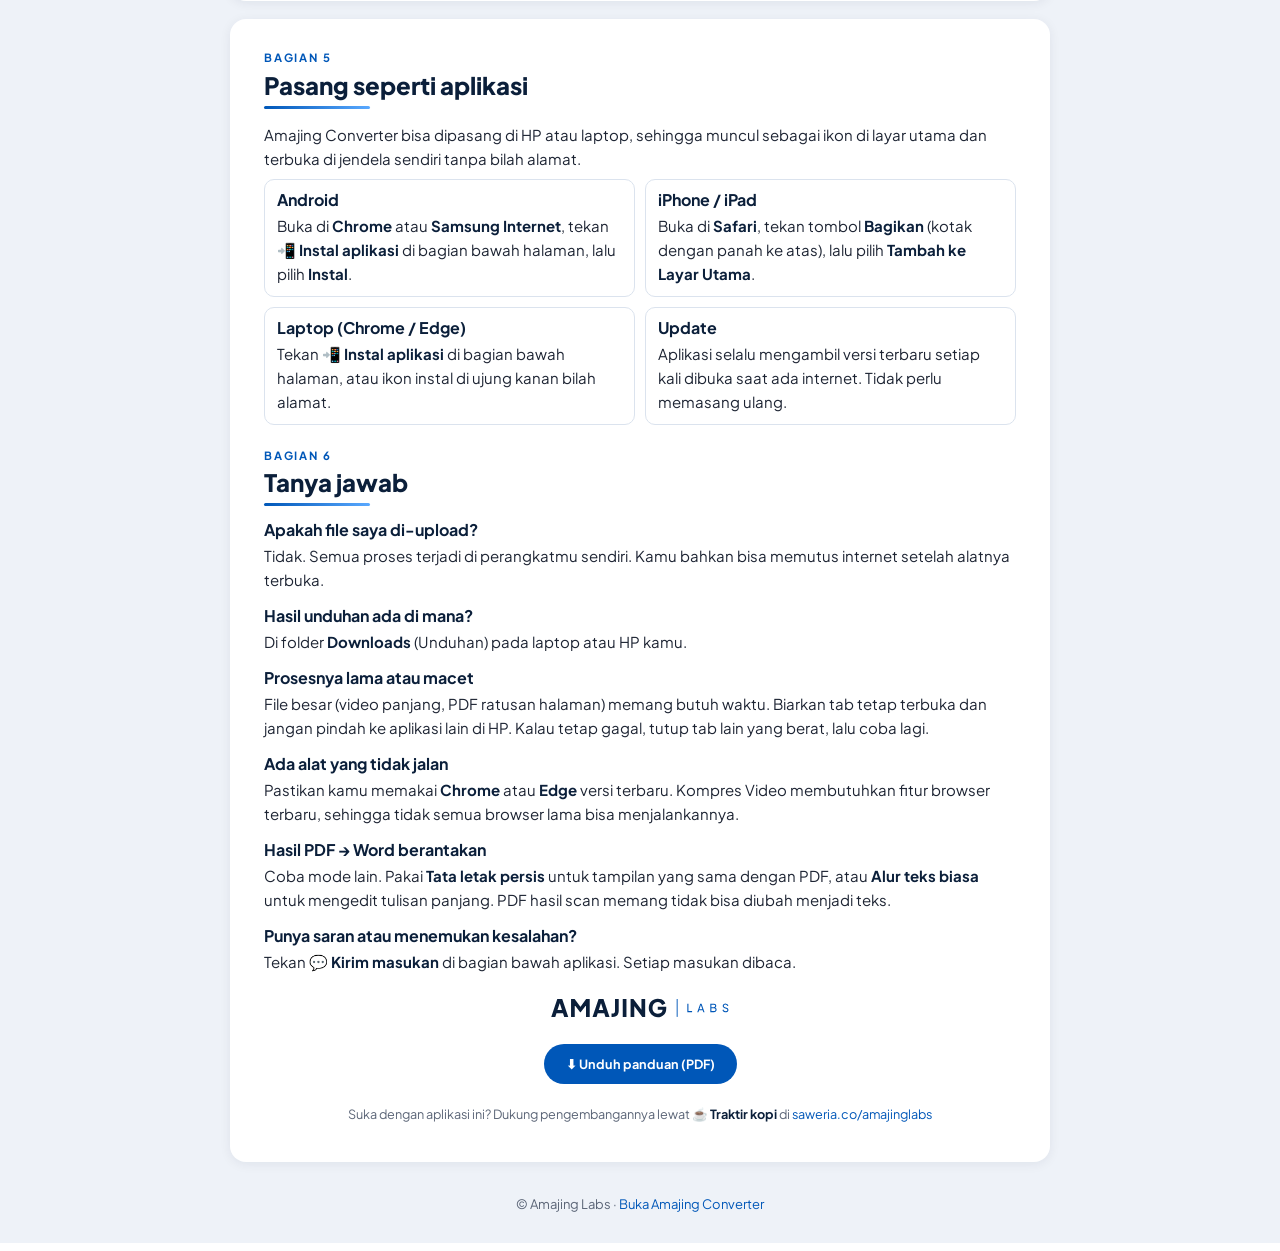
==== commit 7792b7d7: "Aktivasi: masa tunggu 30 menit (cek tiap 5 menit), 1 serial = 1 perangkat (status terpakai) Co-Autho" ====
--- a/panduan/index.html
+++ b/panduan/index.html
@@ -142,11 +142,12 @@
   <h3>Hasil aktivasi</h3>
   <table class="opt">
     <tr><td>✓ Terverifikasi</td><td>Aplikasi langsung terbuka dan tetap aktif, walaupun browser ditutup atau laptop dimatikan.</td></tr>
-    <tr><td>⏳ Sedang diverifikasi</td><td>Serial belum ada di data kami. Aplikasi <b>tetap bisa dipakai</b> selama masa tunggu 3 × 24 jam, dan dicek ulang otomatis setiap jam selama ada internet.</td></tr>
+    <tr><td>⏳ Sedang diverifikasi</td><td>Serial belum ada di data kami. Aplikasi <b>tetap bisa dipakai</b> selama masa tunggu 30 menit, dan dicek ulang otomatis setiap 5 menit selama ada internet.</td></tr>
     <tr><td>Belum terdaftar</td><td>Masa tunggu sudah habis dan serial tetap belum terdaftar. Hubungi toko tempat kamu membeli laptop.</td></tr>
+    <tr><td>Sudah terpakai</td><td>Serial itu sudah diaktifkan di perangkat lain. Satu serial number hanya untuk satu laptop.</td></tr>
   </table>
 
-  <div class="tip"><b>Ganti browser atau hapus data browser?</b> Ulangi langkah di atas dengan serial yang sama. Laptopmu akan dikenali lagi.</div>
+  <div class="tip"><b>Satu serial = satu laptop.</b> Aktivasi tersimpan di browser yang dipakai saat aktivasi. Kalau nanti ganti browser, laptop di-reset, atau data browser terhapus, hubungi toko supaya serialnya dibuka kembali, lalu ulangi langkah di atas.</div>
   <div class="tip warn"><b>Butuh internet</b> saat aktivasi. Setelah aktif, aplikasi tetap bisa dipakai walaupun sedang tidak ada internet.</div>
 </section>
 
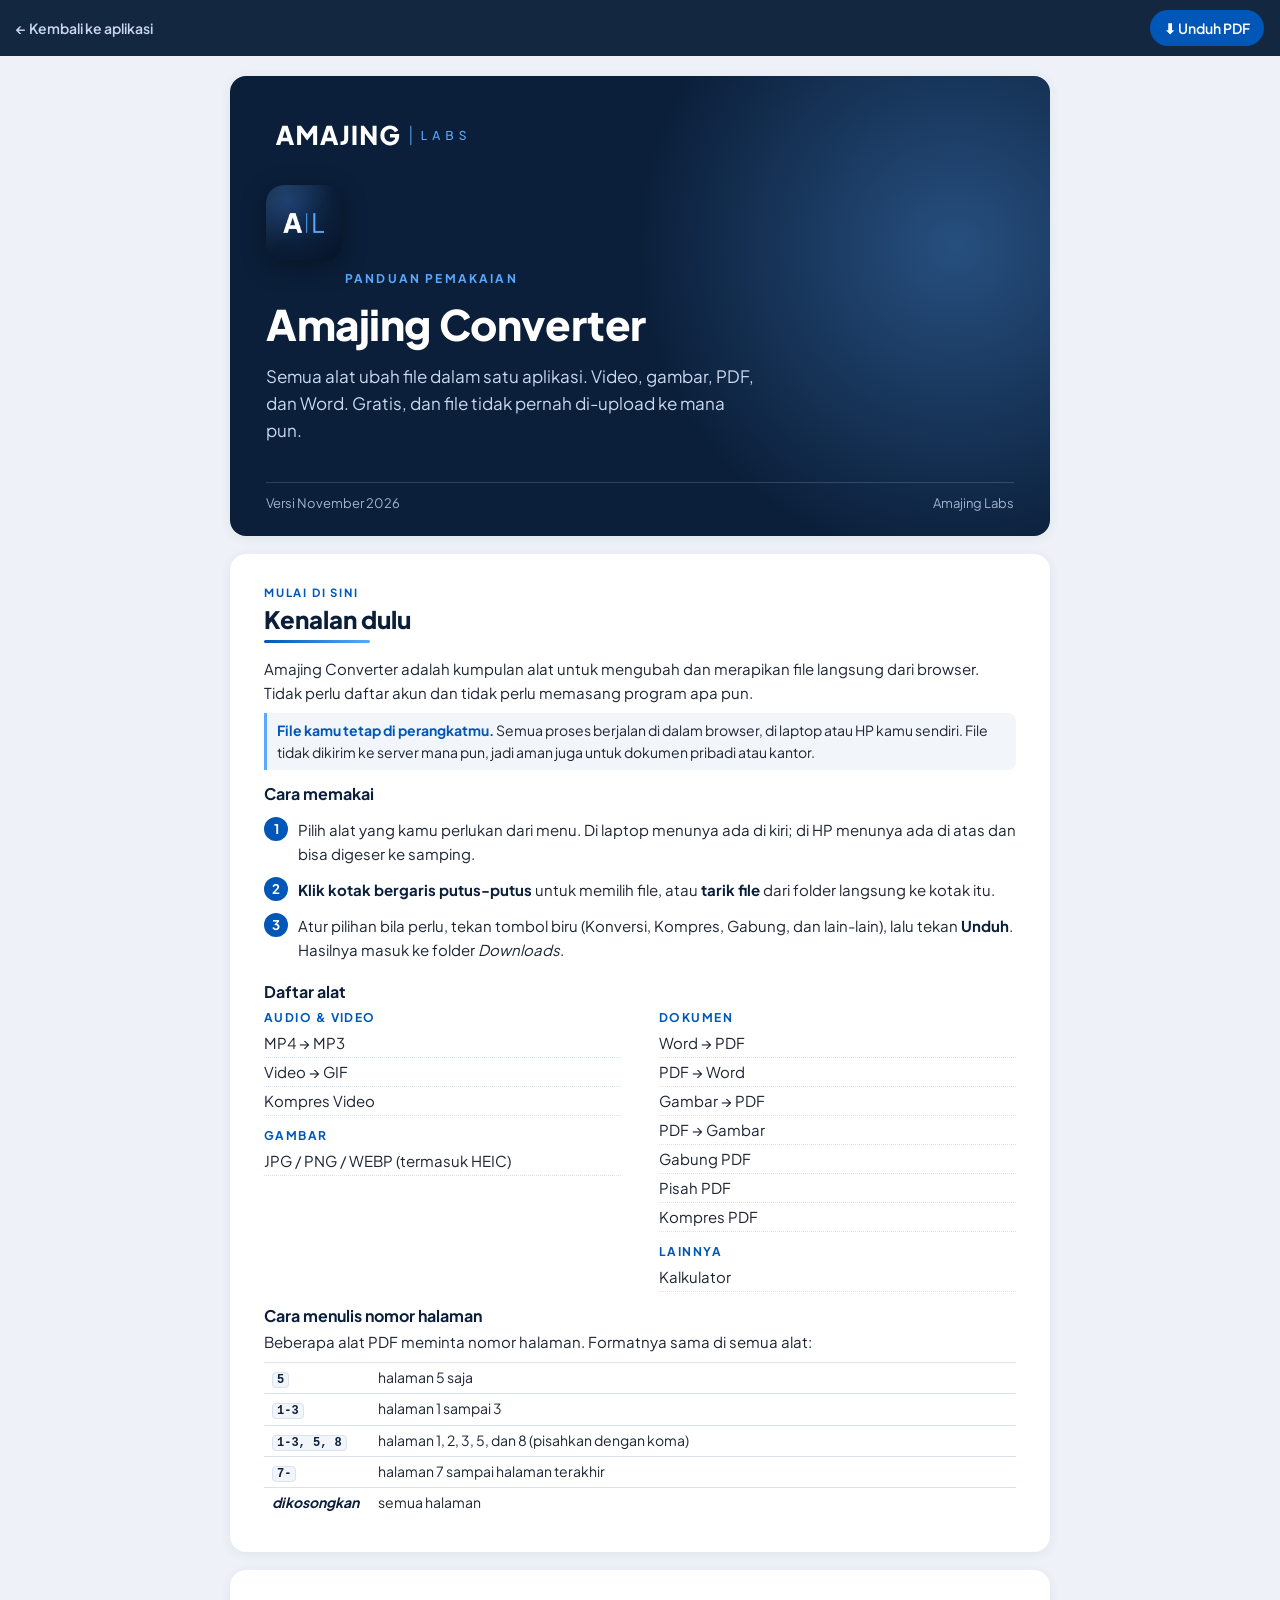
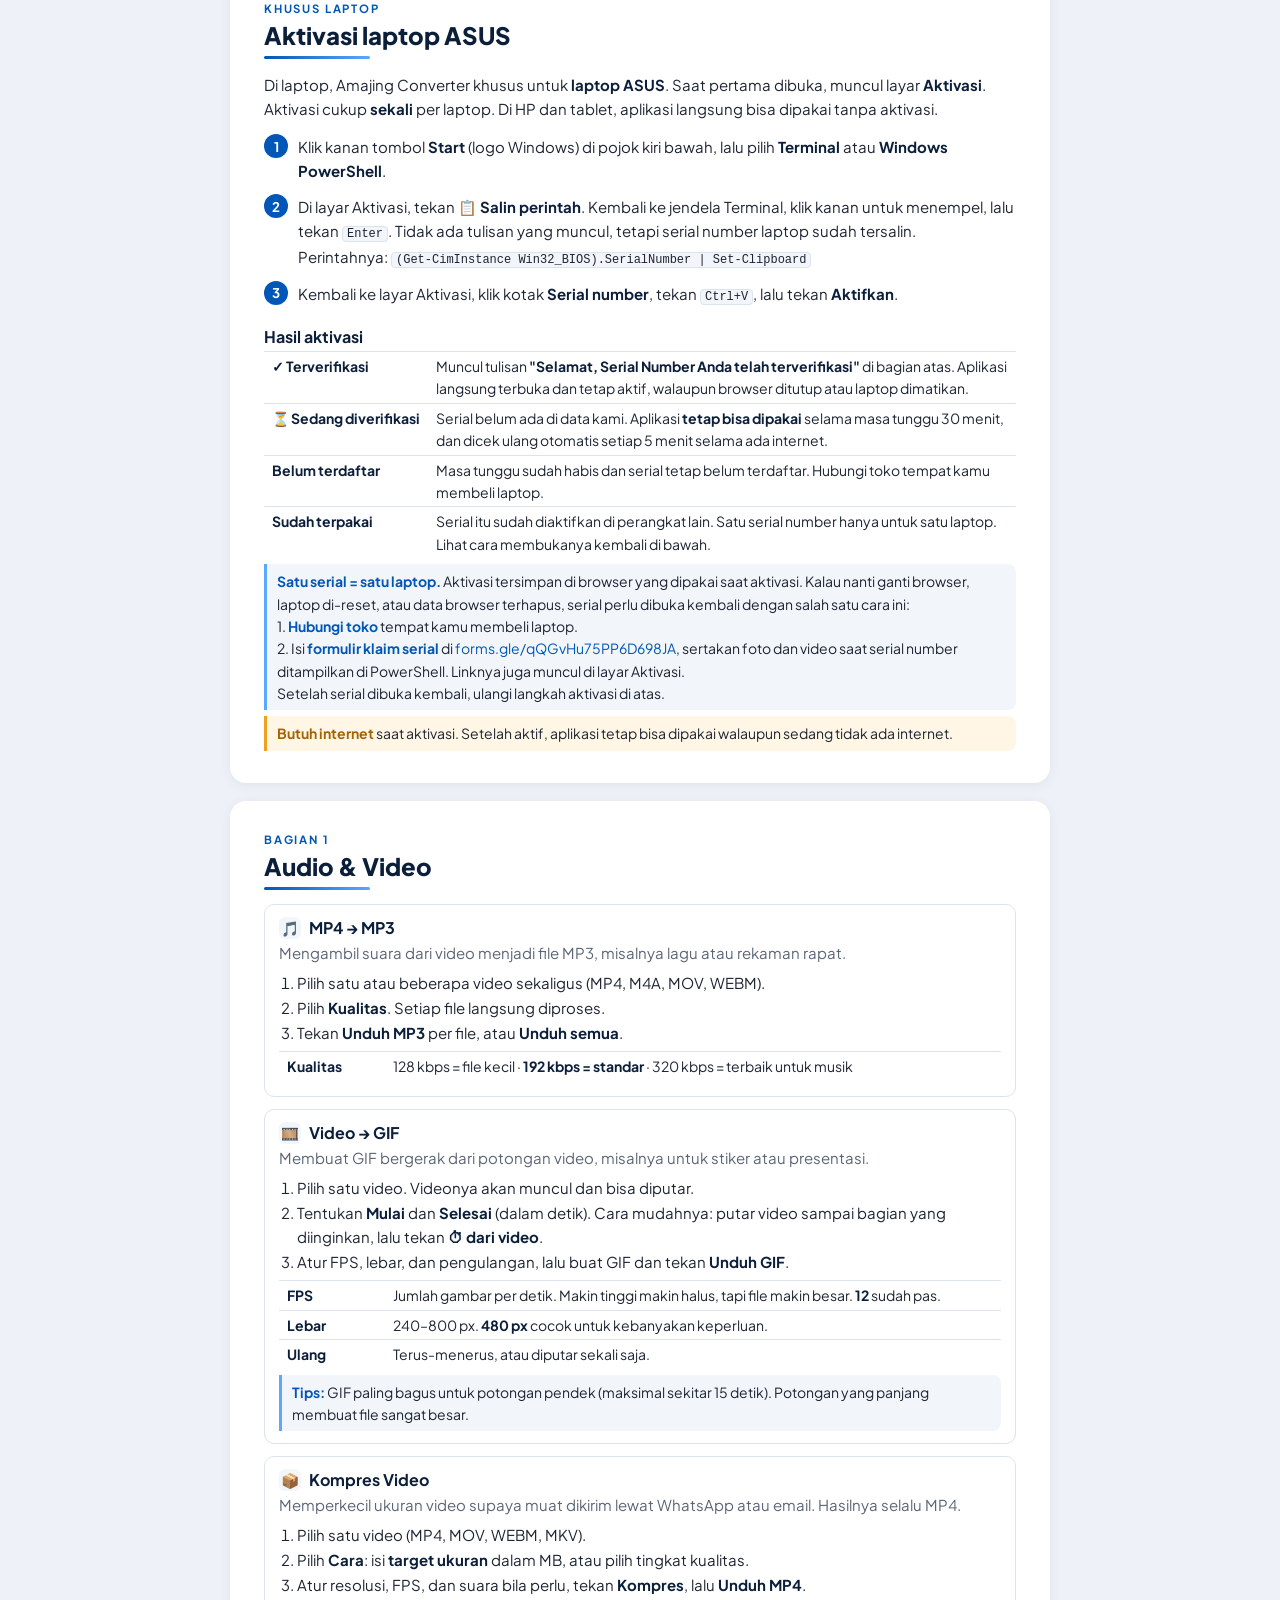
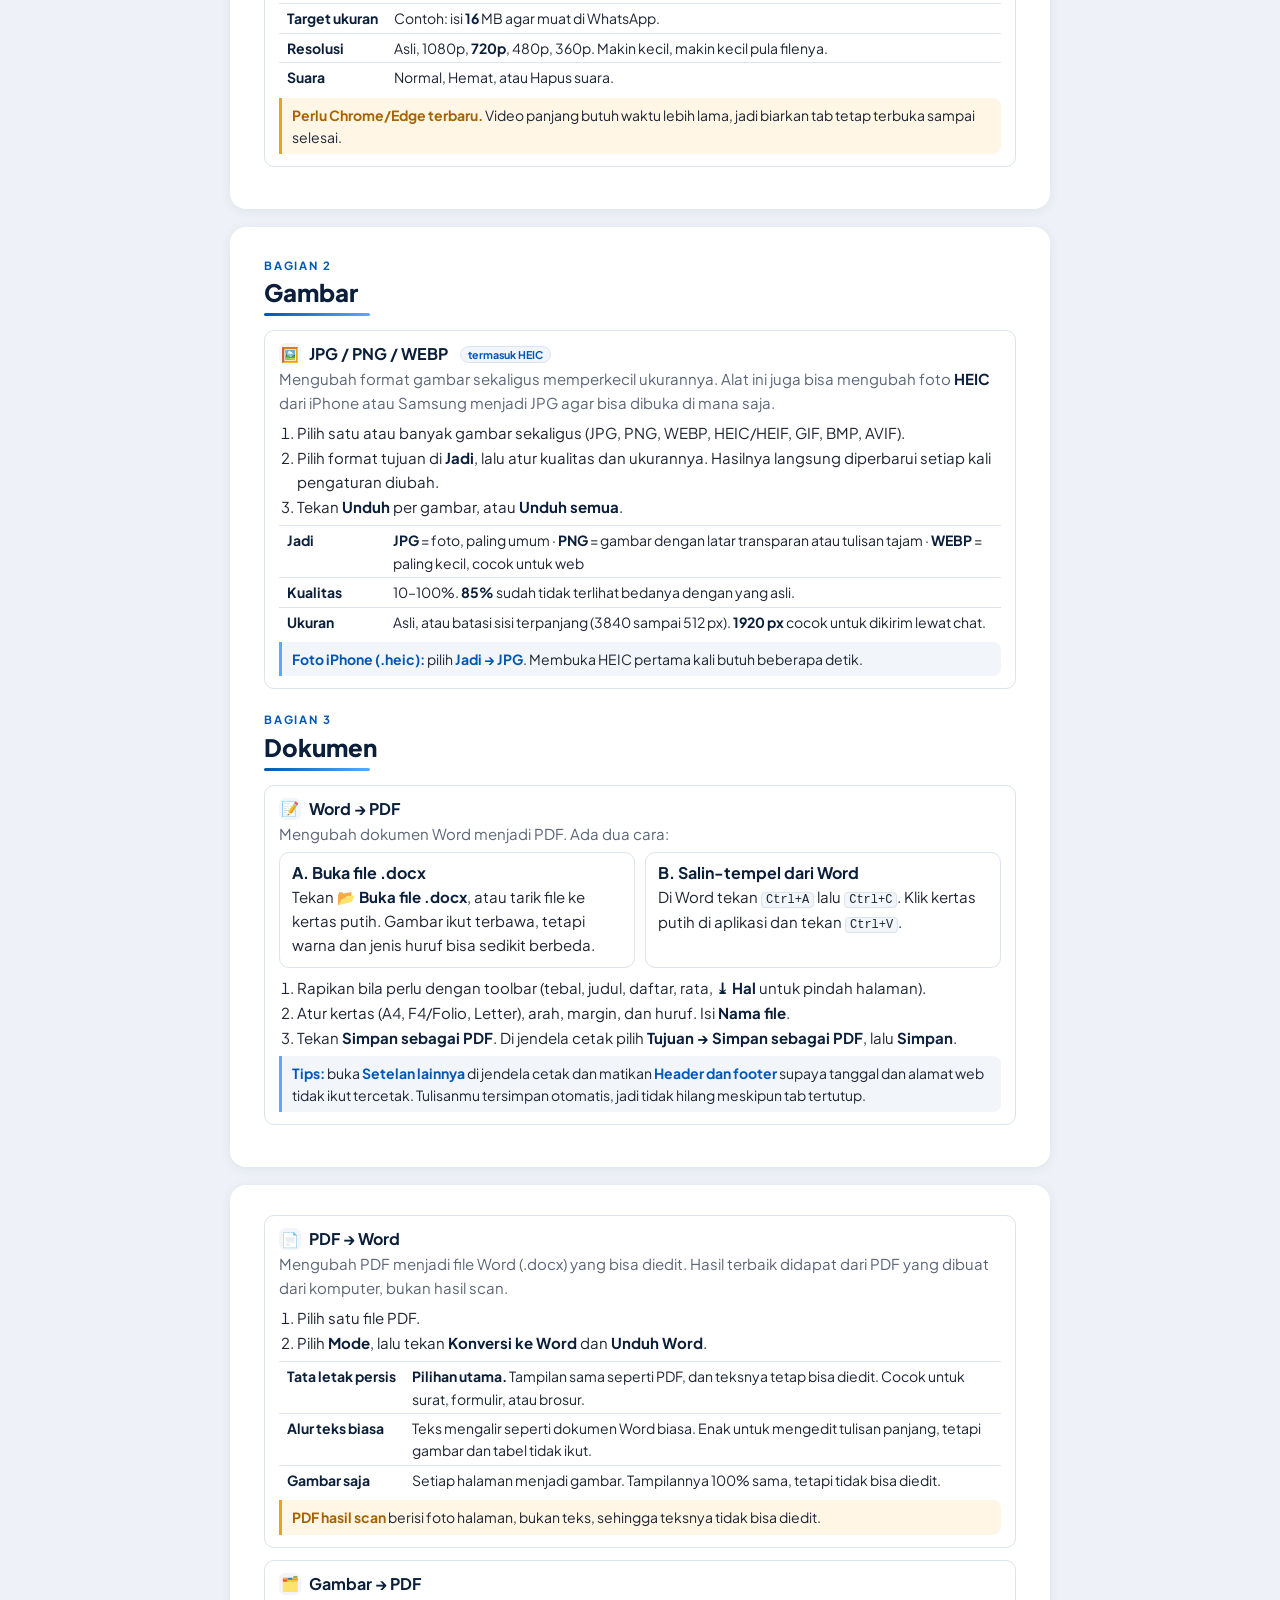
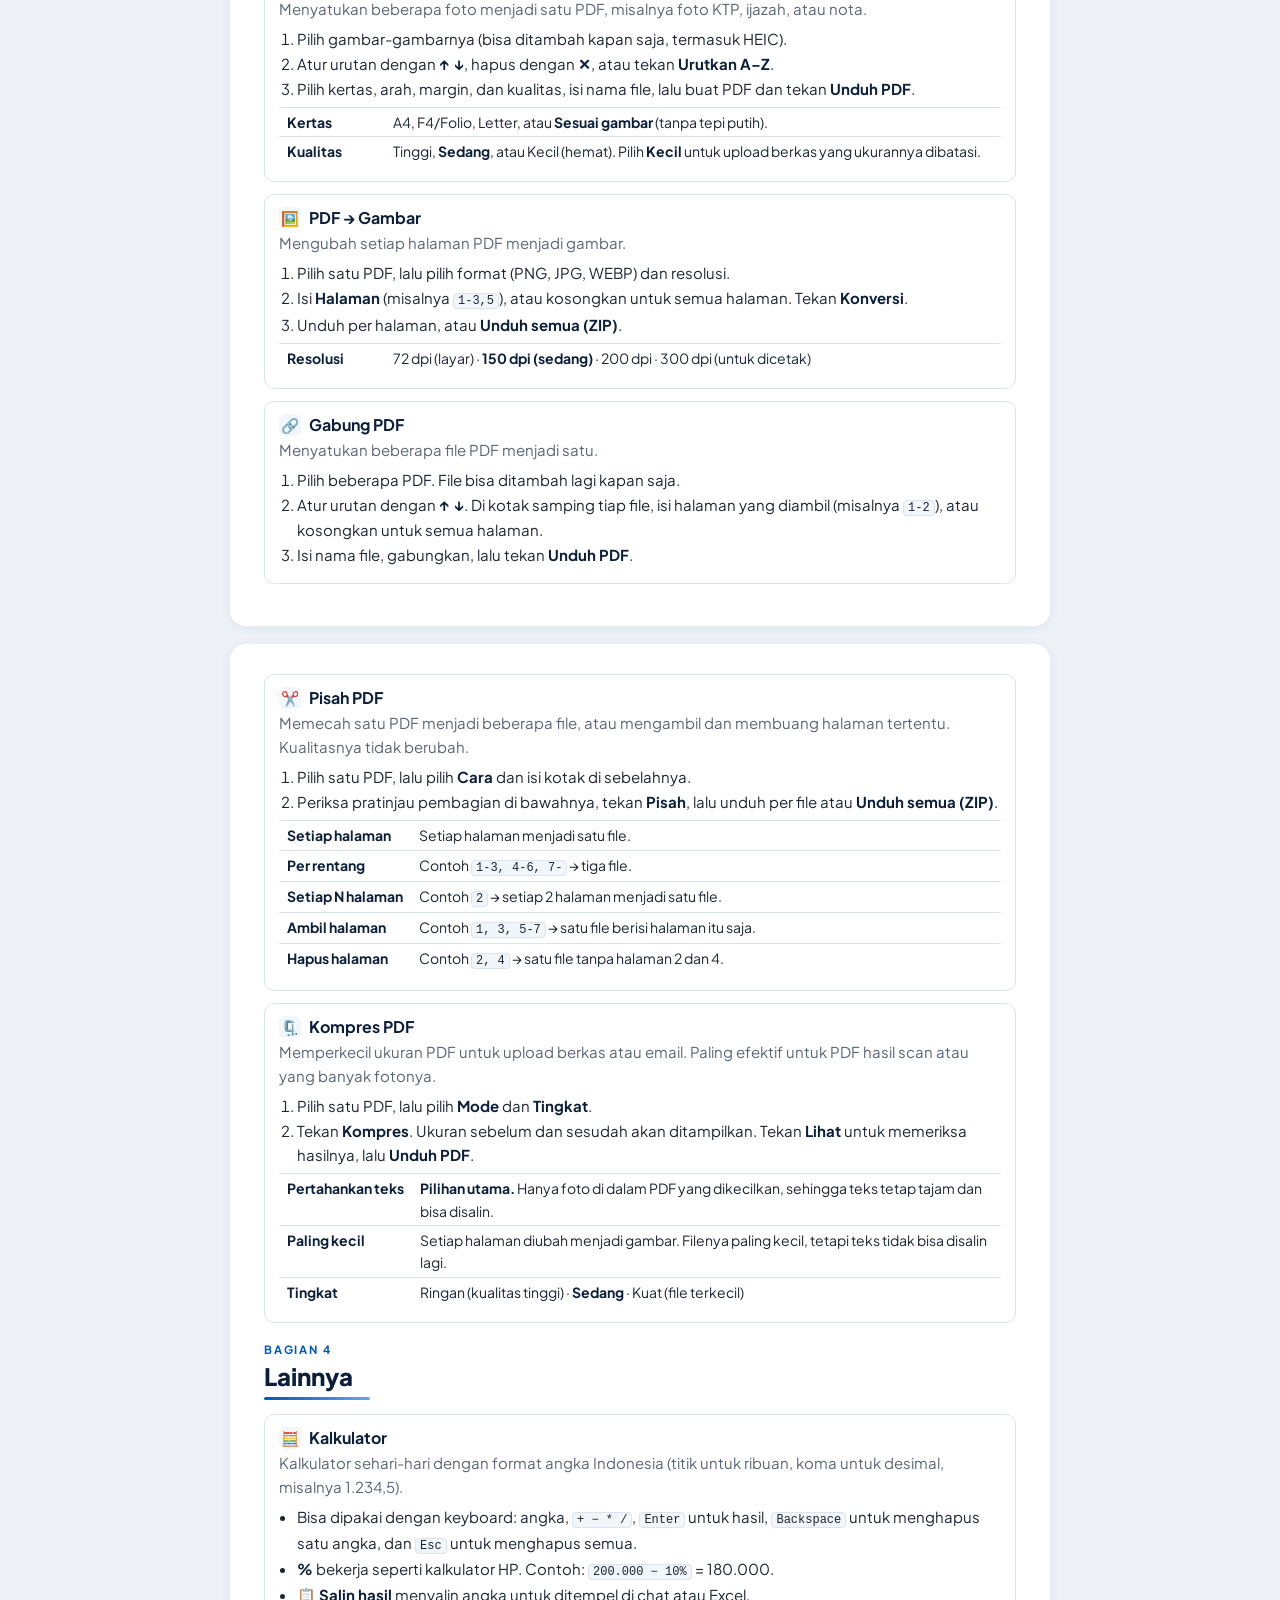
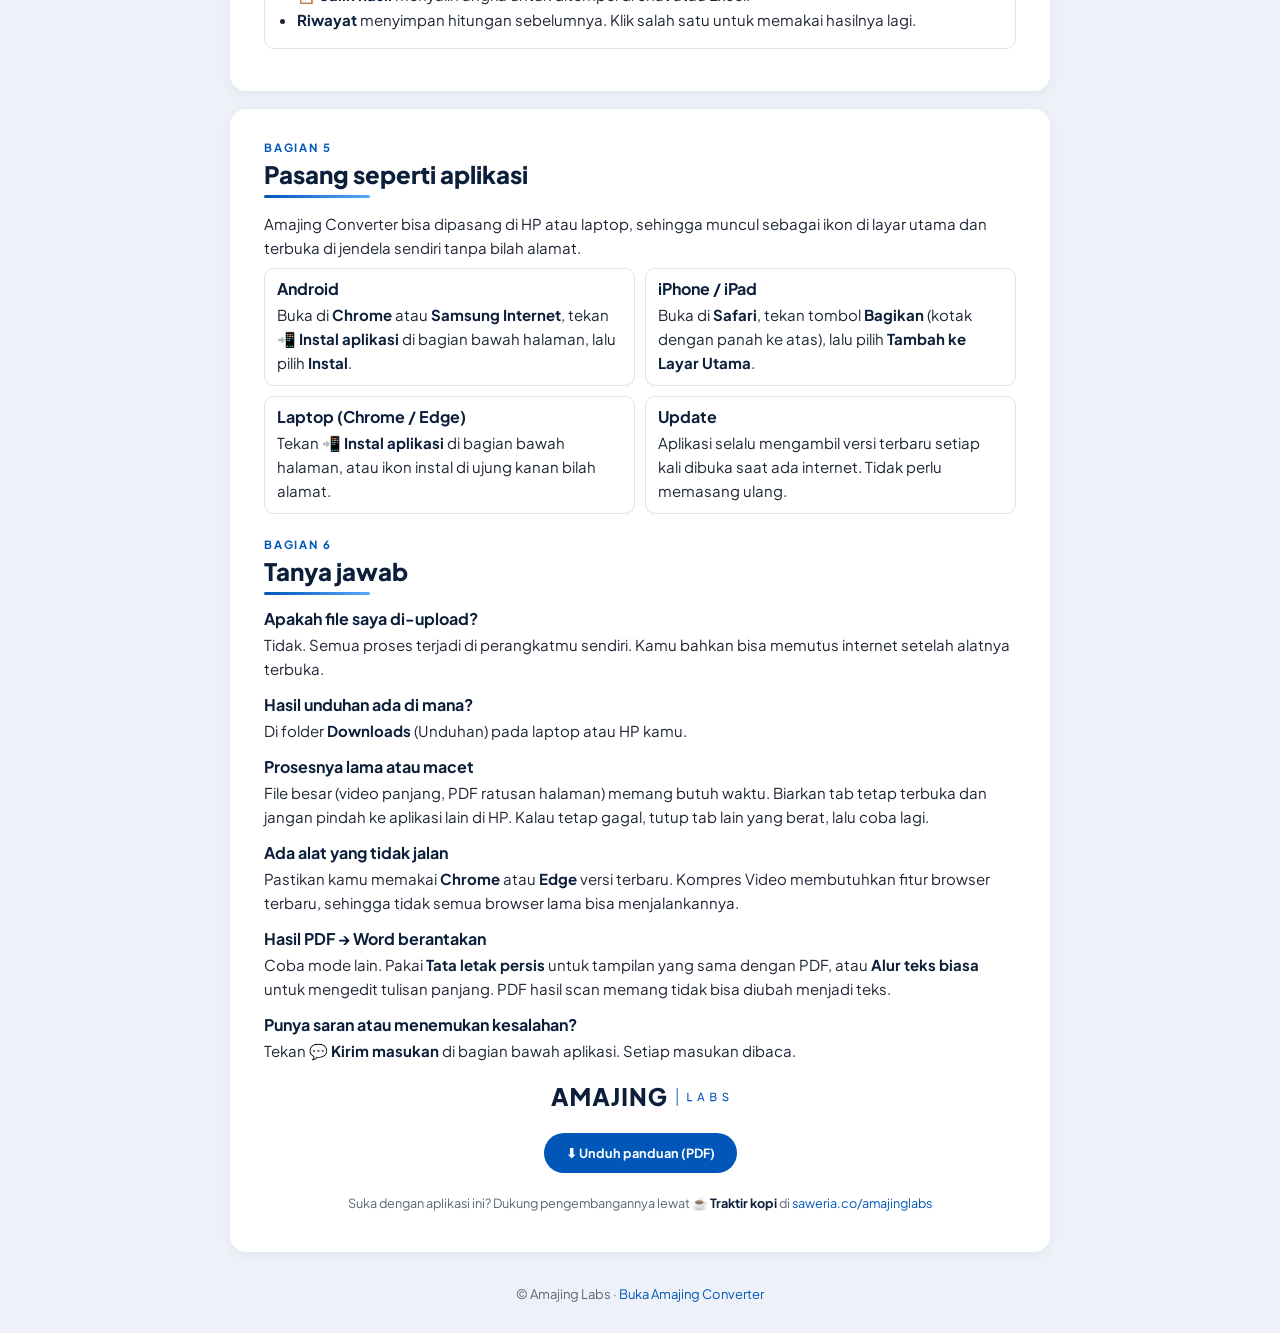
==== commit c73cf54d: "Aktivasi: notifikasi terverifikasi 5 menit + link formulir klaim serial Co-Authored-By: Claude Opus " ====
--- a/panduan/index.html
+++ b/panduan/index.html
@@ -141,13 +141,13 @@
 
   <h3>Hasil aktivasi</h3>
   <table class="opt">
-    <tr><td>✓ Terverifikasi</td><td>Aplikasi langsung terbuka dan tetap aktif, walaupun browser ditutup atau laptop dimatikan.</td></tr>
+    <tr><td>✓ Terverifikasi</td><td>Muncul tulisan <b>"Selamat, Serial Number Anda telah terverifikasi"</b> di bagian atas. Aplikasi langsung terbuka dan tetap aktif, walaupun browser ditutup atau laptop dimatikan.</td></tr>
     <tr><td>⏳ Sedang diverifikasi</td><td>Serial belum ada di data kami. Aplikasi <b>tetap bisa dipakai</b> selama masa tunggu 30 menit, dan dicek ulang otomatis setiap 5 menit selama ada internet.</td></tr>
     <tr><td>Belum terdaftar</td><td>Masa tunggu sudah habis dan serial tetap belum terdaftar. Hubungi toko tempat kamu membeli laptop.</td></tr>
-    <tr><td>Sudah terpakai</td><td>Serial itu sudah diaktifkan di perangkat lain. Satu serial number hanya untuk satu laptop.</td></tr>
+    <tr><td>Sudah terpakai</td><td>Serial itu sudah diaktifkan di perangkat lain. Satu serial number hanya untuk satu laptop. Lihat cara membukanya kembali di bawah.</td></tr>
   </table>
 
-  <div class="tip"><b>Satu serial = satu laptop.</b> Aktivasi tersimpan di browser yang dipakai saat aktivasi. Kalau nanti ganti browser, laptop di-reset, atau data browser terhapus, hubungi toko supaya serialnya dibuka kembali, lalu ulangi langkah di atas.</div>
+  <div class="tip"><b>Satu serial = satu laptop.</b> Aktivasi tersimpan di browser yang dipakai saat aktivasi. Kalau nanti ganti browser, laptop di-reset, atau data browser terhapus, serial perlu dibuka kembali dengan salah satu cara ini:<br>1. <b>Hubungi toko</b> tempat kamu membeli laptop.<br>2. Isi <b>formulir klaim serial</b> di <a href="https://forms.gle/qQGvHu75PP6D698JA">forms.gle/qQGvHu75PP6D698JA</a>, sertakan foto dan video saat serial number ditampilkan di PowerShell. Linknya juga muncul di layar Aktivasi.<br>Setelah serial dibuka kembali, ulangi langkah aktivasi di atas.</div>
   <div class="tip warn"><b>Butuh internet</b> saat aktivasi. Setelah aktif, aplikasi tetap bisa dipakai walaupun sedang tidak ada internet.</div>
 </section>
 
